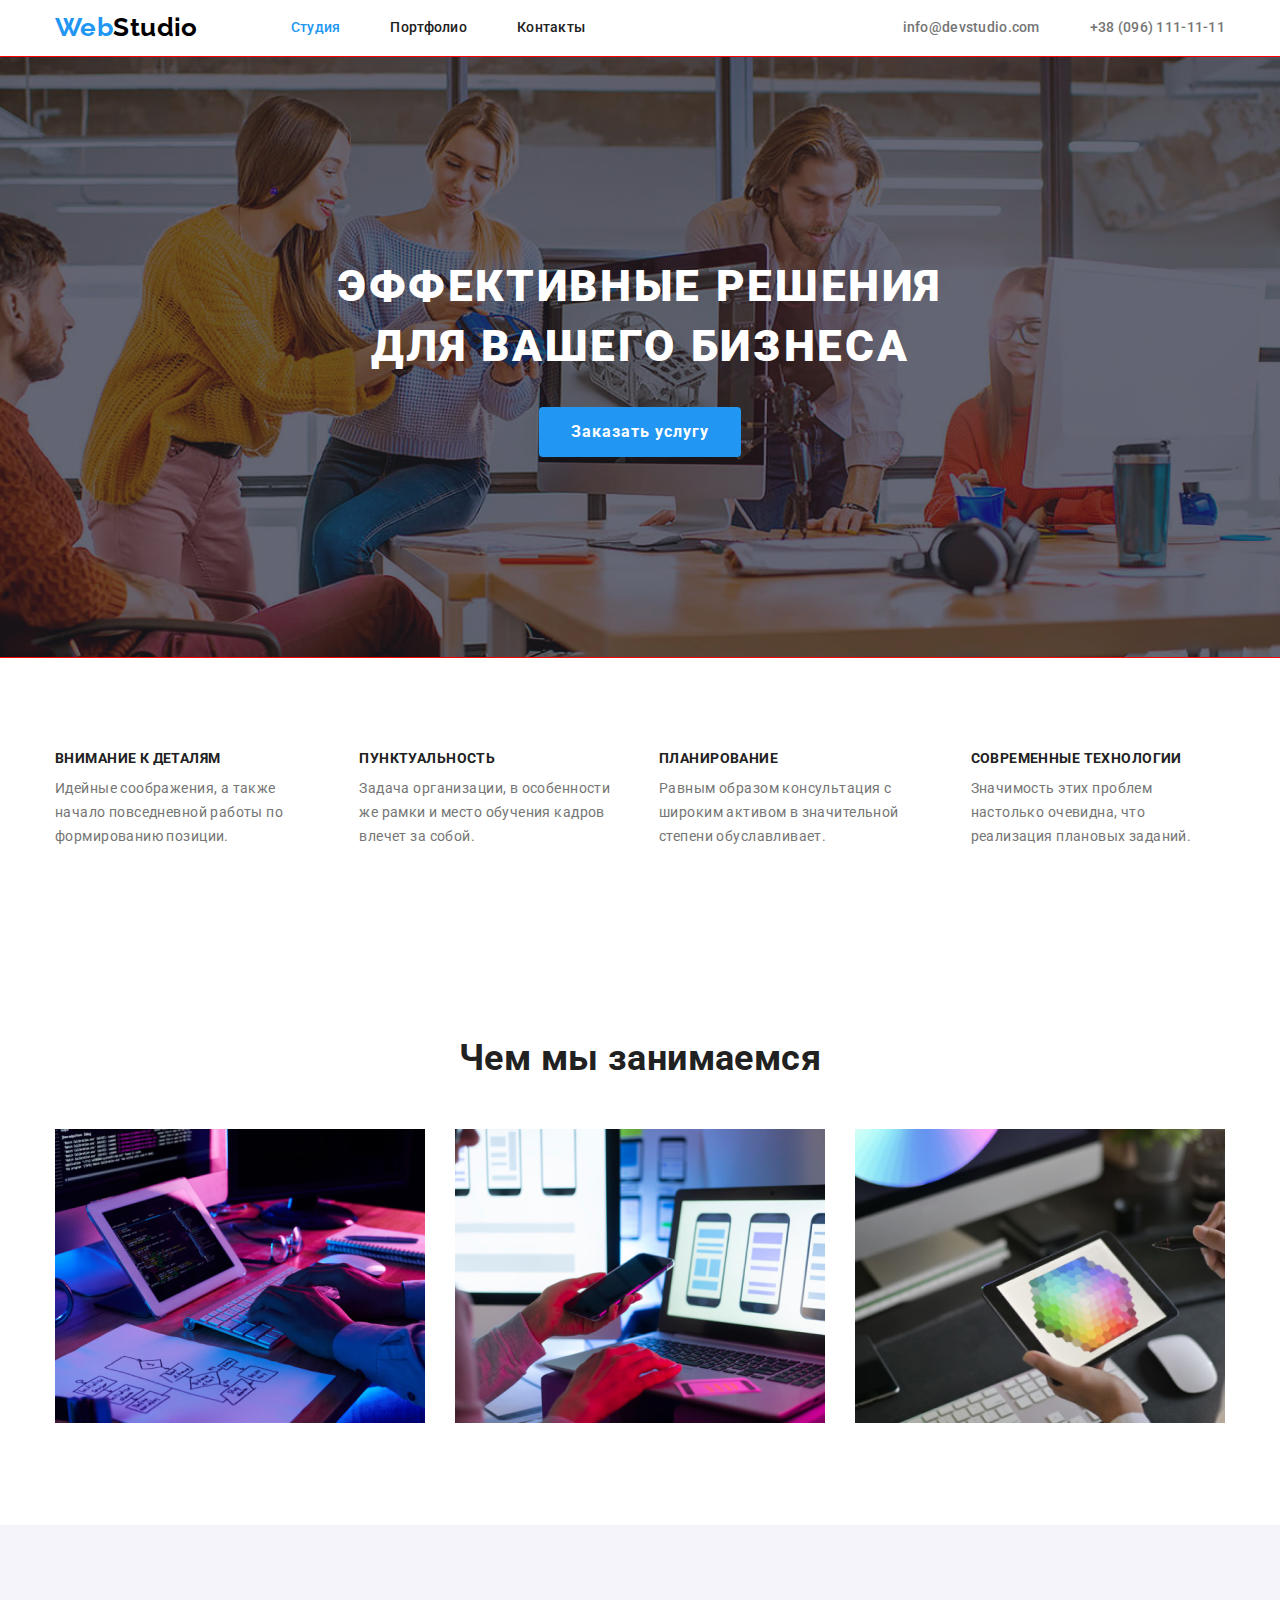
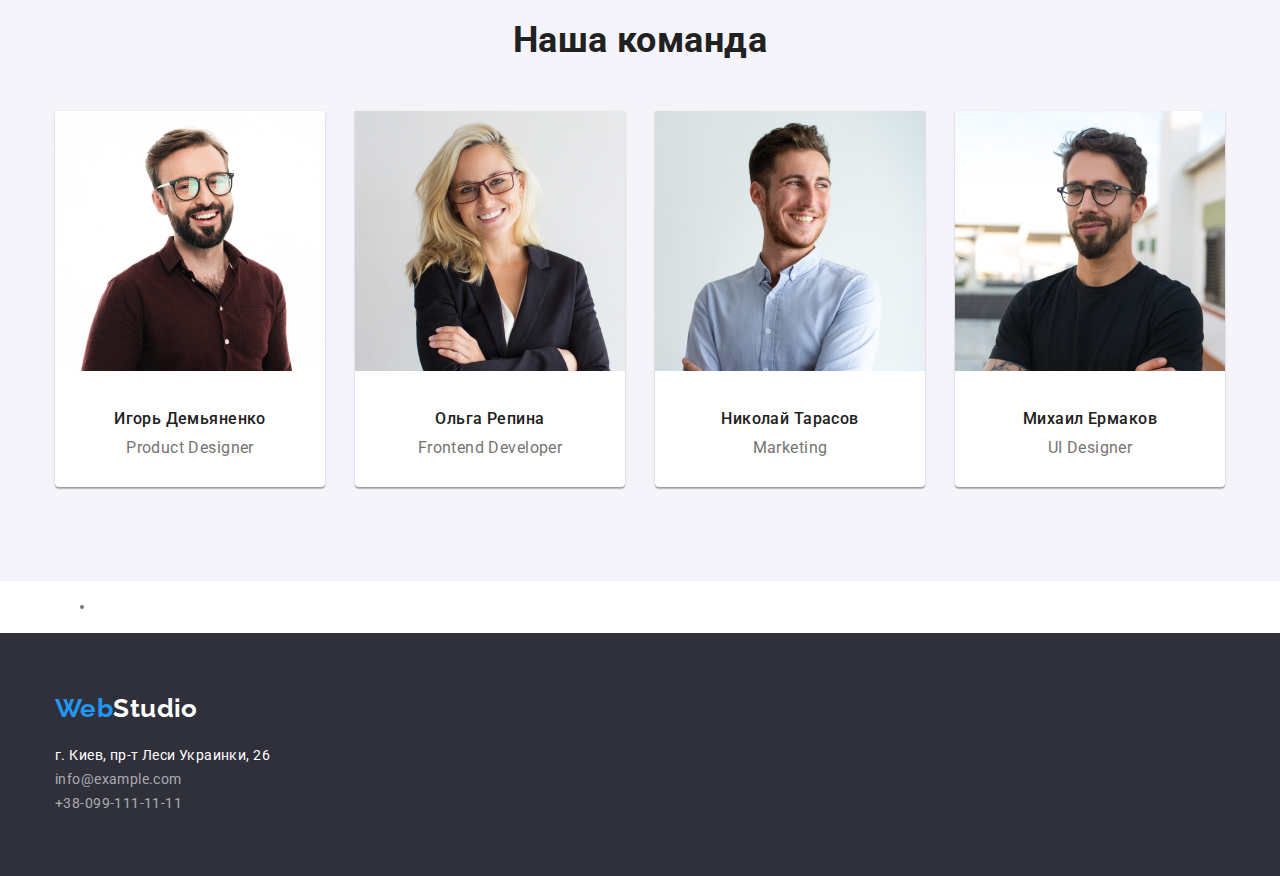
==== index.html @ e4614acd "Добавлены оптимизированные иконки" ====
<!DOCTYPE html>
<html lang="en">
  <head>
    <meta charset="utf-8" />
    <meta name="description" content="Изучение основ HTML5 для новичков" />
    <title>PageMaket</title>
    <link
      href="https://fonts.googleapis.com/css2?family=Raleway:wght@700&family=Roboto:wght@400;500;700;900&display=swap"
      rel="stylesheet"
    />
    <!-- Нормализатор -->
    <link
      rel="stylesheet"
      href="https://cdnjs.cloudflare.com/ajax/libs/modern-normalize/0.7.0/modern-normalize.min.css"
    />

    <link rel="stylesheet" href="./css/style.css" />
  </head>

  <body class="body">
    <!--Шапка сайта-->
    <header class="header">
      <div class="container menu">
        <nav class="nav">
          <a href="./index.html" class="logo"
            ><span class="accent-logo">Web</span>Studio</a
          >

          <ul class="site-nav list">
            <li class="item">
              <a href="./index.html" class="link-current">Студия</a>
            </li>
            <li class="item">
              <a href="./portfolio.html" class="link">Портфолио</a>
            </li>
            <li class="item"><a href="" class="link">Контакты</a></li>
          </ul>
        </nav>

        <ul class="adress list">
          <li class="item">
            <a href="mailto:info@devstudio.com" class="email-tel"
              >info@devstudio.com</a
            >
          </li>
          <li class="item">
            <a href="tel:+38096-111-11-11" class="email-tel"
              >+38 (096) 111-11-11</a
            >
          </li>
        </ul>
      </div>
    </header>
    <main>
      <!--Герой-->
      <section class="hero">
        <h1 class="hero-title">
          Эффективные решения <br />
          для вашего бизнеса
        </h1>
        <button type="button" class="hero-button">Заказать услугу</button>
      </section>
      <!--Наши особенности-->
      <section class="section-feature">
        <div class="container">
          <!-- <h2 class="section-title">Особенности</h2> -->
          <ul class="list-feature list">
            <li class="feature">
              <h3 class="list-title">Внимание к деталям</h3>
              <p>
                Идейные соображения, а также начало повседневной работы по
                формированию позиции.
              </p>
            </li>
            <li class="feature">
              <h3 class="list-title">Пунктуальность</h3>
              <p>
                Задача организации, в особенности же рамки и место обучения
                кадров влечет за собой.
              </p>
            </li>
            <li class="feature">
              <h3 class="list-title">Планирование</h3>
              <p>
                Равным образом консультация с широким активом в значительной
                степени обуславливает.
              </p>
            </li>
            <li class="feature">
              <h3 class="list-title">Современные технологии</h3>
              <p>
                Значимость этих проблем настолько очевидна, что реализация
                плановых заданий.
              </p>
            </li>
          </ul>
        </div>
      </section>
      <!--Примеры работ-->
      <section class="section">
        <div class="container">
          <h2 class="section-title">Чем мы занимаемся</h2>
          <ul class="list-example list">
            <li class="example">
              <a href="" class="picture"
                ><img
                  src="./index_images/box1.jpg"
                  alt="Рабочее место"
                  width="370"
                />
              </a>
            </li>
            <li class="example">
              <a href="" class="picture"
                ><img
                  src="./index_images/box2.jpg"
                  alt="Ноутбук и айфон"
                  width="370"
                />
              </a>
            </li>
            <li class="example">
              <a href="" class="picture"
                ><img src="./index_images/box3.jpg" alt="Планшет" width="370" />
              </a>
            </li>
          </ul>
        </div>
      </section>
      <!--Наша команда-->
      <section class="section-team">
        <div class="container">
          <h2 class="section-title">Наша команда</h2>
          <ul class="list-team list">
            <li class="team">
              <img
                src="./index_images/img_team1.jpg"
                alt="Фото мальчика"
                width="270"
              />
              <h3 class="list-title">Игорь Демьяненко</h3>
              <p class="text">Product Designer</p>
            </li>
            <li class="team">
              <img
                src="./index_images/img_team2.jpg"
                alt="Фото девочки"
                width="270"
              />
              <h3 class="list-title">Ольга Репина</h3>
              <p class="text">Frontend Developer</p>
            </li>
            <li class="team">
              <img
                src="./index_images/img_team3.jpg"
                alt="Фото мальчика"
                width="270"
              />
              <h3 class="list-title">Николай Тарасов</h3>
              <p class="text">Marketing</p>
            </li>
            <li class="team">
              <img
                src="./index_images/img_team4.jpg"
                alt="Фото мальчика"
                width="270"
              />
              <h3 class="list-title">Михаил Ермаков</h3>
              <p class="text">UI Designer</p>
            </li>
          </ul>
        </div>
      </section>
      <!-- Постоянные клиенты -->
      <section class="section-clients">
        <div class="container">
          <ul class="list-clients">
            <li class="clients"></li>
          </ul>
        </div>
      </section>
    </main>
    <!--Футер-->
    <footer class="footer">
      <div class="container">
        <a href="/" class="logo"><span class="accent-logo">Web</span>Studio</a>
        <address class="adress">
          г. Киев, пр-т Леси Украинки, 26 <br />
          <a href="mailto:info@example.com" class="email-tel"
            >info@example.com</a
          >
          <br />
          <a href="tel:+38-099-111-11-11" class="email-tel"
            >+38-099-111-11-11</a
          >
        </address>
      </div>
    </footer>
  </body>
</html>
---- css/style.css ----
:root {
  --primary-text-colour: #757575;
  --title-text-colour: #212121;
  --accent-colour: #2196f3;
  --footer-text-colour: #ffffff;
  --background-buton: #f5f4fa;
  --primary-background-color: #e5e5e5;
  --sec-background-color: #f5f4fa;
  --background-header: #ffffff;
  --background-footer-hero: #2f303a;
}

.header {
  background-color: var(--background-header);
  border-bottom: 1px solid #eeeeee;
}

.body {
  /* background-color: var(--primary-background-color); */
  color: var(--primary-text-colour);
  font-family: Roboto, sans-serif;
  font-size: 14px;
  font-weight: 400;
  letter-spacing: 0.03em;
  line-height: 1.71;
  font-style: normal;
}

.accent-logo {
  color: var(--accent-colour);
}

.logo {
  color: #000000;
  font-family: Raleway, sans-serif;
  font-style: normal;
  font-weight: 700;
  font-size: 26px;
  line-height: 1.2;
  text-decoration: none;
}

footer .logo {
  color: #ffffff;
  font-family: Raleway, sans-serif;
  padding-bottom: 20px;
  display: block;
}

.list {
  list-style: none;
  padding: 0;
  margin: 0;
}

.list-feature {
  display: flex;
  flex: flex-wrap;
}

.feature {
  width: calc ((100%-90px)/4);
  margin-right: 30px;
}

.feature:nth-child(4n) {
  margin-right: 0;
}

.header .email-tel {
  color: var(--primary-text-colour);
  font-weight: 500;
  line-height: 1.2;
  letter-spacing: 0.02em;
  text-decoration: none;
}

.header .email-tel:hover,
.header .email-tel:focus {
  color: var(--accent-colour);
}

.section-team {
  background-color: var(--sec-background-color);
}

.link {
  display: block;
  padding-top: 20px;
  padding-bottom: 20px;

  color: var(--title-text-colour);
  font-weight: 500;
  line-height: 1.14;
  letter-spacing: 0.02em;
  text-decoration: none;
}

.link:hover,
.link:focus {
  color: var(--accent-colour);
}
.link-current {
  display: block;
  padding-top: 20px;
  padding-bottom: 20px;

  color: var(--accent-colour);
  font-weight: 500;
  line-height: 1.14;
  letter-spacing: 0.02em;
  text-decoration: none;
}
.section-title {
  color: var(--title-text-colour);
  font-weight: 700;
  font-size: 36px;
  line-height: 1.17;
  text-align: center;
  margin: 0;
  padding-top: 94px;
  padding-bottom: 50px;
}

.hero {
  background-color: var(--background-footer-hero);
  text-align: center;
  padding-top: 200px;
  padding-bottom: 210px;
  background-image: linear-gradient(
      rgba(47, 48, 58, 0.4),
      rgba(47, 48, 58, 0.4)
    ),
    url(../index_images/Img_Hero.jpg);
  max-width: 1600px;
  height: 600px;
  background-size: cover;
  background-repeat: no-repeat;
  background-position: center;
  margin-right: auto;
  margin-left: auto;

  outline: 1px solid red;
}
.hero-title {
  color: #ffffff;
  font-weight: 900;
  font-size: 44px;
  line-height: 1.36;
  letter-spacing: 0.06em;
  text-transform: uppercase;
  margin: 0;
  padding-bottom: 30px;
  /* outline: 1px solid red; */
}

.section {
  padding-bottom: 94px;
}
.section-feature {
  padding-bottom: 94px;
  padding-top: 94px;
}

.section-feature .list-title {
  color: var(--title-text-colour);
  font-size: 14px;
  font-weight: 700;
  line-height: 1.14;
  text-transform: uppercase;
  margin: 0;
  padding-bottom: 10px;
}

.section-team .list-title {
  text-align: center;
  color: var(--title-text-colour);
  font-weight: 500;
  font-size: 16px;
  line-height: 1.19;
  margin: 0;
  padding-top: 30px;
  padding-bottom: 10px;
}

.section-team .text {
  text-align: center;
  padding-bottom: 30px;
  font-size: 16px;
  line-height: 1.19;
  margin-top: 0;
  margin-bottom: 0;
}

.footer {
  background-color: var(--background-footer-hero);
  padding-top: 60px;
  padding-bottom: 60px;
}

.adress {
  display: flex;
  margin-left: auto;
  color: #ffffff;
  font-style: normal;
}

.footer .adress {
  display: block;
}

.footer .email-tel {
  color: rgba(255, 255, 255, 0.6);
  text-decoration: none;
}
.email-tel:hover,
.email-tel:focus {
  color: var(--accent-colour);
}

.button {
  border-radius: 4px;
  padding: 6px 22px;
  color: var(--title-text-colour);
  background-color: var(--sec-background-color);
  font-size: 16px;
  line-height: 1.62;
  font-family: inherit;
  border: none;
}
.button:hover,
.button:focus {
  color: #ffffff;
  background-color: var(--accent-colour);
}

.hero-button {
  border-radius: 4px;
  padding: 10px 32px;
  border-width: 0;
  color: #ffffff;
  background-color: var(--accent-colour);
  font-weight: 700;
  font-size: 16px;
  line-height: 1.87;
  letter-spacing: 0.06em;
  font-family: inherit;
  /* outline: 1px solid red; */
}

.name-work {
  font-size: 16px;
  line-height: 1.87;
  padding-bottom: 20px;
  padding-left: 24px;
}
.name-project {
  color: var(--title-text-colour);
  font-weight: bold;
  font-size: 18px;
  line-height: 2;
  letter-spacing: 0.06em;
  padding-top: 20px;
  padding-bottom: 4px;
  padding-left: 24px;
  margin: 0px;
}

.container {
  width: 1200px;
  padding-left: 15px;
  padding-right: 15px;
  margin-left: auto;
  margin-right: auto;
  /* outline: 1px solid red; */
}

.container-filter {
  margin-left: auto;
  margin-right: auto;
  /* outline: 1px solid red; */
}
.container-filter .list {
  display: flex;
  justify-content: center;
  margin-top: 94px;
  margin-bottom: 43px;
}

p {
  margin-top: 0;
  margin-bottom: 0;
}
.nav {
  display: flex;
  align-items: center;
}
.site-nav {
  display: flex;
  margin-left: 93px;
}

.site-nav .item + .item {
  margin-left: 50px;
}
.adress .item + .item {
  margin-left: 50px;
}

.menu {
  display: flex;
  align-items: center;
}

.section-gallery {
  padding-bottom: 94px;
}

.list-gallery {
  display: flex;
  flex-wrap: wrap;
}

.gallery {
  width: calc((100% - 30px * 2) / 3);
  margin-right: 30px;
  margin-bottom: 30px;
  outline: 1px solid #eeeeee;
}
.gallery:hover {
  box-shadow: 0px 1px 1px rgba(0, 0, 0, 0.12), 0px 4px 4px rgba(0, 0, 0, 0.06),
    1px 4px 6px rgba(0, 0, 0, 0.16);
}

.gallery:nth-child(3n) {
  margin-right: 0;
}

.gallery:nth-last-child(-n + 3) {
  margin-bottom: 0;
}
.picture {
  display: inline-block;
}

.portfolio .filter + .filter {
  margin-left: 8px;
}
.list-example {
  display: flex;
  flex: flex-wrap;
}
.example {
  width: calc((100% - 30px * 2) / 3);
  margin-right: 30px;
}
.example:nth-child(3n) {
  margin-right: 0;
}

.list-team {
  display: flex;
  flex-wrap: wrap;
  padding-bottom: 94px;
}

.team {
  width: calc((100% - 30px * 3) / 4);
  margin-right: 30px;
  background-color: #ffffff;
  box-shadow: 0px 1px 3px rgba(0, 0, 0, 0.12), 0px 1px 1px rgba(0, 0, 0, 0.14),
    0px 2px 1px rgba(0, 0, 0, 0.2);
  border-radius: 0px 0px 4px 4px;
}
.team:nth-child(4n) {
  margin-right: 0;
}
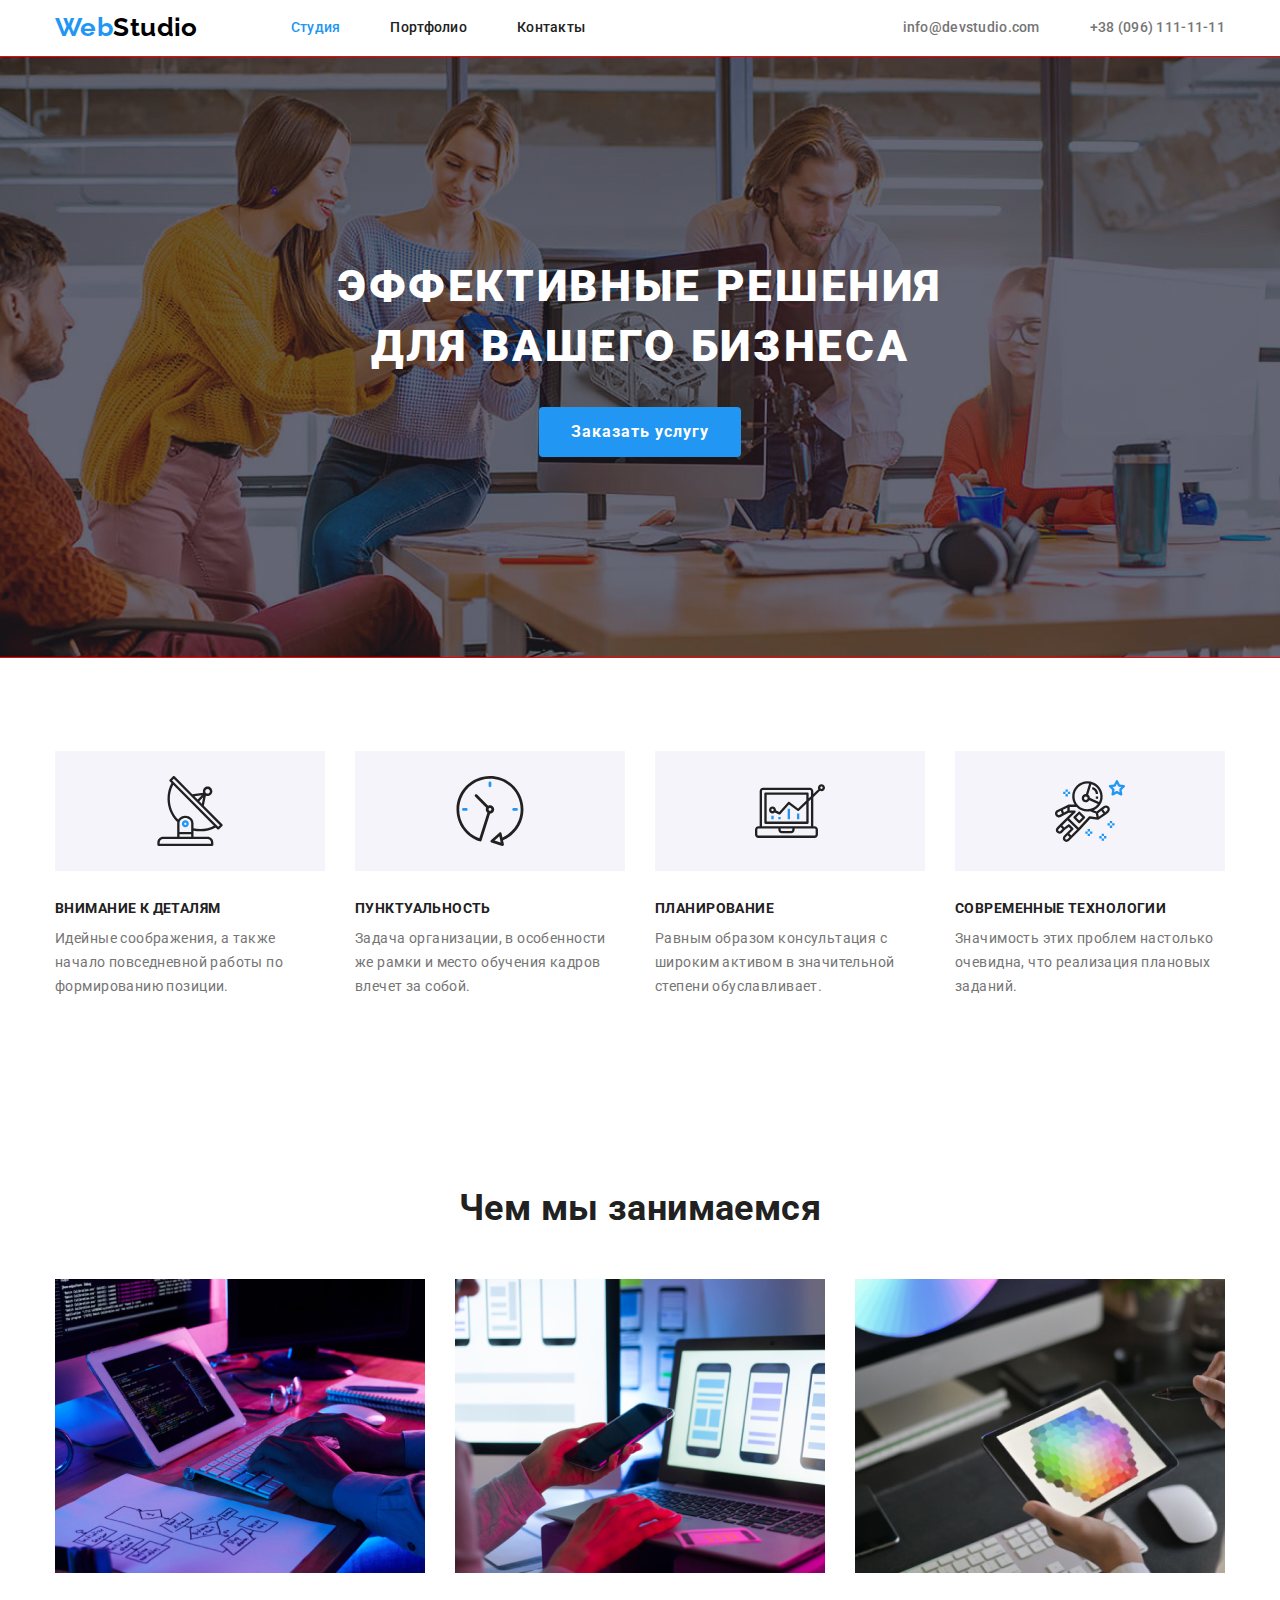
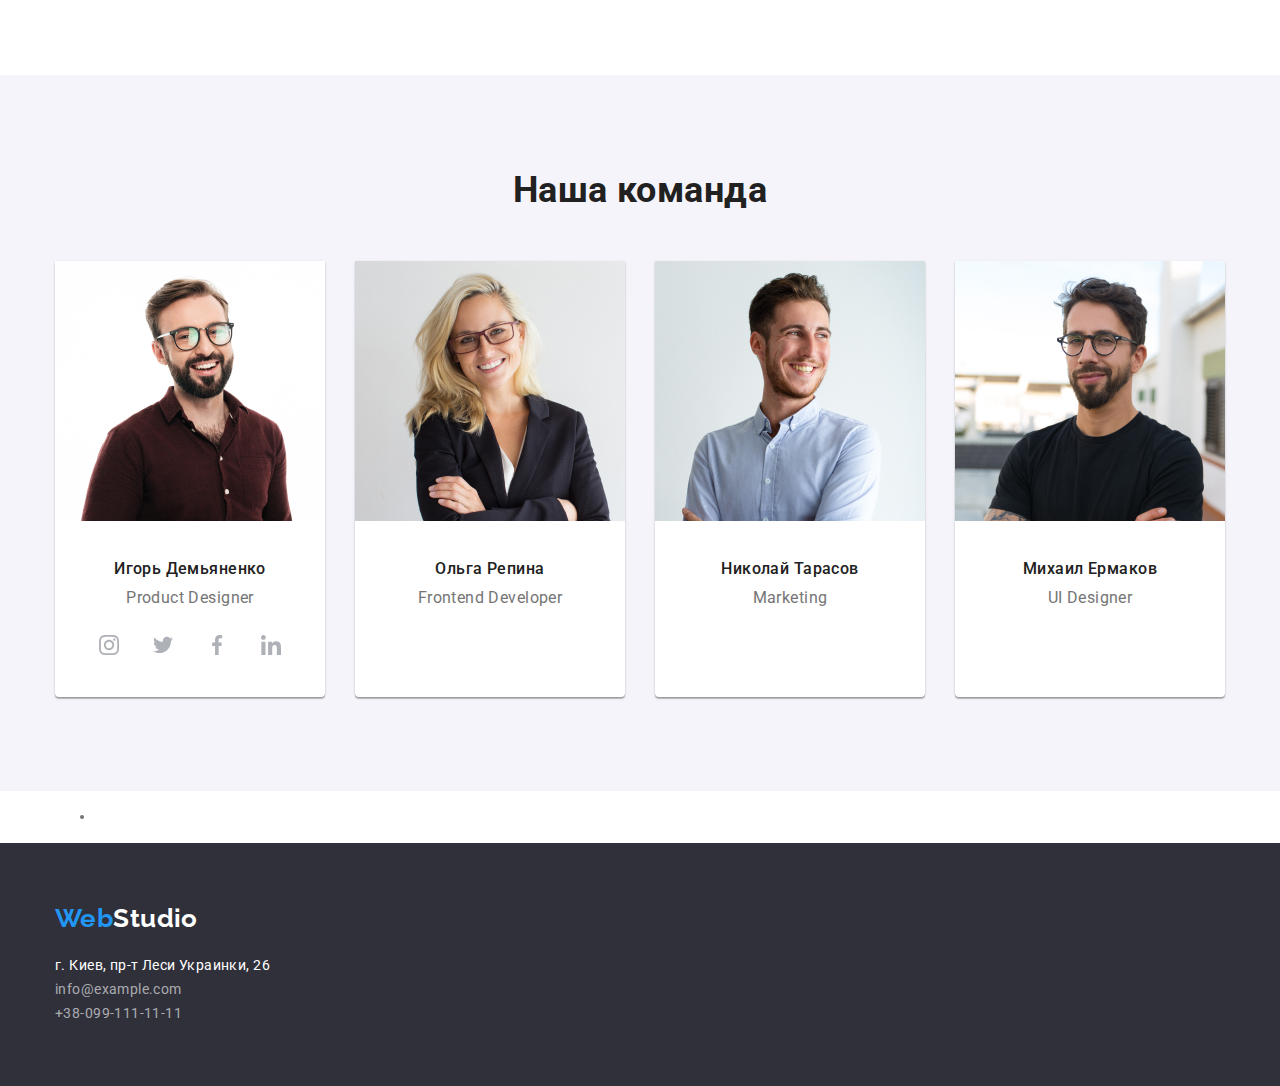
==== commit 8fa9d7bc: "Вставка соц-сетей" ====
--- a/index.html
+++ b/index.html
@@ -66,6 +66,11 @@
           <!-- <h2 class="section-title">Особенности</h2> -->
           <ul class="list-feature list">
             <li class="feature">
+              <div class="bkg-feature-icon">
+                <svg class="feature-icon">
+                  <use href="./index_images/symbol-defs.svg#antenna"></use>
+                </svg>
+              </div>
               <h3 class="list-title">Внимание к деталям</h3>
               <p>
                 Идейные соображения, а также начало повседневной работы по
@@ -73,6 +78,11 @@
               </p>
             </li>
             <li class="feature">
+              <div class="bkg-feature-icon">
+                <svg class="feature-icon">
+                  <use href="./index_images/symbol-defs.svg#clock"></use>
+                </svg>
+              </div>
               <h3 class="list-title">Пунктуальность</h3>
               <p>
                 Задача организации, в особенности же рамки и место обучения
@@ -80,6 +90,11 @@
               </p>
             </li>
             <li class="feature">
+              <div class="bkg-feature-icon">
+                <svg class="feature-icon">
+                  <use href="./index_images/symbol-defs.svg#diagram"></use>
+                </svg>
+              </div>
               <h3 class="list-title">Планирование</h3>
               <p>
                 Равным образом консультация с широким активом в значительной
@@ -87,6 +102,11 @@
               </p>
             </li>
             <li class="feature">
+              <div class="bkg-feature-icon">
+                <svg class="feature-icon">
+                  <use href="./index_images/symbol-defs.svg#astronaut"></use>
+                </svg>
+              </div>
               <h3 class="list-title">Современные технологии</h3>
               <p>
                 Значимость этих проблем настолько очевидна, что реализация
@@ -140,7 +160,30 @@
               />
               <h3 class="list-title">Игорь Демьяненко</h3>
               <p class="text">Product Designer</p>
-            </li>
+              <ul class="social-link list">
+                <li>
+                  <svg class="social-icon">
+                    <use href="./index_images/symbol-defs.svg#Instagram"></use>
+                  </svg>
+                </li>
+                <li>
+                  <svg class="social-icon">
+                    <use href="./index_images/symbol-defs.svg#Twitter"></use>
+                  </svg>
+                </li>
+                <li>
+                  <svg class="social-icon">
+                    <use href="./index_images/symbol-defs.svg#Facebook"></use>
+                  </svg>
+                </li>
+                <li>
+                  <svg class="social-icon">
+                    <use href="./index_images/symbol-defs.svg#LinkdIn"></use>
+                  </svg>
+                </li>
+              </ul>
+            </li>
+
             <li class="team">
               <img
                 src="./index_images/img_team2.jpg"
--- a/css/style.css
+++ b/css/style.css
@@ -170,6 +170,7 @@
   text-transform: uppercase;
   margin: 0;
   padding-bottom: 10px;
+  padding-top: 30px;
 }
 
 .section-team .list-title {
@@ -185,7 +186,7 @@
 
 .section-team .text {
   text-align: center;
-  padding-bottom: 30px;
+  padding-bottom: 16px;
   font-size: 16px;
   line-height: 1.19;
   margin-top: 0;
@@ -248,6 +249,29 @@
   /* outline: 1px solid red; */
 }
 
+.feature-icon {
+  width: 70px;
+  height: 70px;
+}
+.bkg-feature-icon {
+  background-color: var(--background-buton);
+  height: 120px;
+  padding: 25px 100px;
+}
+.social-link {
+  display: flex;
+  width: 206px;
+  height: 44px;
+  text-align: center;
+  justify-content: space-between;
+  margin-left: 32px;
+  margin-right: 32px;
+}
+.social-icon {
+  width: 44px;
+  height: 44px;
+  fill: red;
+}
 .name-work {
   font-size: 16px;
   line-height: 1.87;
@@ -366,6 +390,7 @@
 
 .team {
   width: calc((100% - 30px * 3) / 4);
+  padding-bottom: 30px;
   margin-right: 30px;
   background-color: #ffffff;
   box-shadow: 0px 1px 3px rgba(0, 0, 0, 0.12), 0px 1px 1px rgba(0, 0, 0, 0.14),
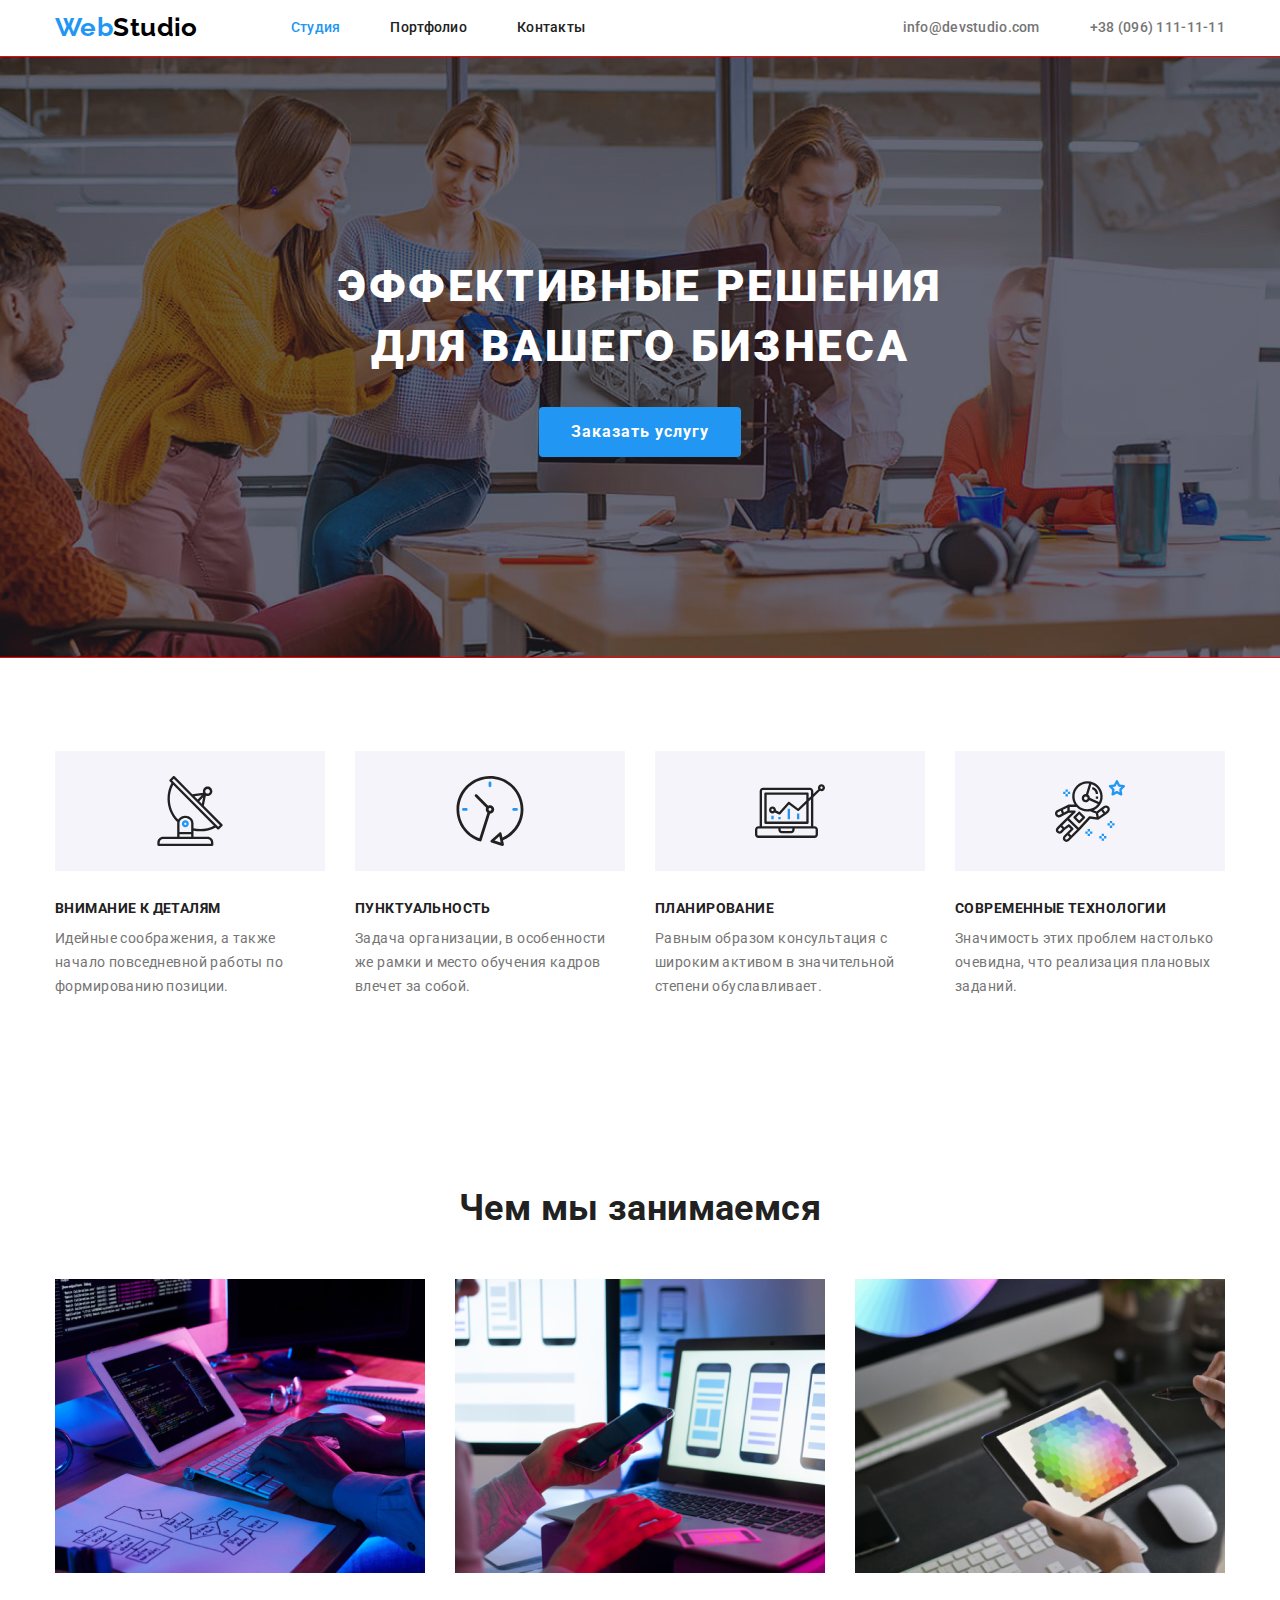
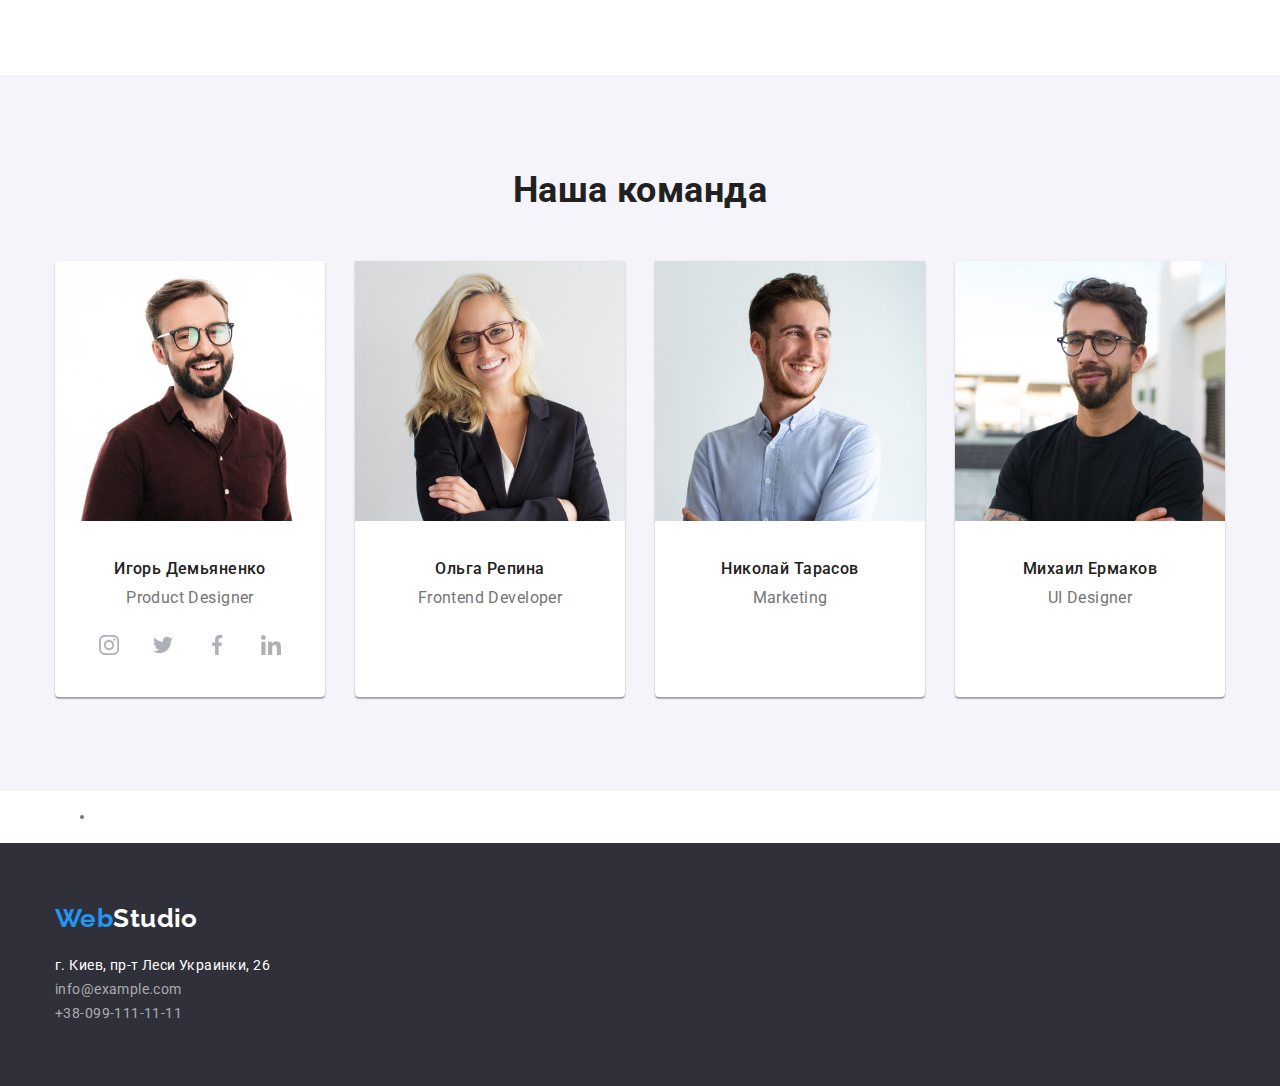
==== commit d0d25b16: "Иконки" ====
--- a/index.html
+++ b/index.html
@@ -160,21 +160,47 @@
               />
               <h3 class="list-title">Игорь Демьяненко</h3>
               <p class="text">Product Designer</p>
-              <ul class="social-link list">
+              <ul class="social-list list">
+                <li class="social-item">
+                  <a
+                    class="social-link"
+                    href="https://www.instagram.com/"
+                    target="_blank"
+                    rel="noopener noreferrer"
+                    aria-label="ссылка Инстаграм"
+                  >
+                    <svg class="social-icon">
+                      <use
+                        href="./index_images/symbol-defs.svg#Instagram"
+                      ></use>
+                    </svg>
+                  </a>
+                </li>
                 <li>
-                  <svg class="social-icon">
-                    <use href="./index_images/symbol-defs.svg#Instagram"></use>
-                  </svg>
+                  <a
+                    class="social-link"
+                    href="https://twitter.com/"
+                    target="_blank"
+                    rel="noopener noreferrer"
+                    aria-label="ссылка Твиттер"
+                  >
+                    <svg class="social-icon">
+                      <use href="./index_images/symbol-defs.svg#Twitter"></use>
+                    </svg>
+                  </a>
                 </li>
                 <li>
-                  <svg class="social-icon">
-                    <use href="./index_images/symbol-defs.svg#Twitter"></use>
-                  </svg>
-                </li>
-                <li>
-                  <svg class="social-icon">
-                    <use href="./index_images/symbol-defs.svg#Facebook"></use>
-                  </svg>
+                  <a
+                    class="social-link"
+                    href="https://facebook.com/"
+                    target="_blank"
+                    rel="noopener noreferrer"
+                    aria-label="ссылка Фейсбук"
+                  >
+                    <svg class="social-icon">
+                      <use href="./index_images/symbol-defs.svg#Facebook"></use>
+                    </svg>
+                  </a>
                 </li>
                 <li>
                   <svg class="social-icon">
--- a/css/style.css
+++ b/css/style.css
@@ -258,7 +258,7 @@
   height: 120px;
   padding: 25px 100px;
 }
-.social-link {
+.social-list {
   display: flex;
   width: 206px;
   height: 44px;
@@ -267,11 +267,24 @@
   margin-left: 32px;
   margin-right: 32px;
 }
+
+.social-link:hover {
+  /* background-color: var(--accent-colour); */
+}
+
 .social-icon {
   width: 44px;
   height: 44px;
-  fill: red;
-}
+  fill: #afb1b8;
+  border-radius: 50%;
+  /* background-color: var(--accent-colour); */
+}
+
+.social-icon:hover {
+  fill: white;
+  background-color: var(--accent-colour);
+}
+
 .name-work {
   font-size: 16px;
   line-height: 1.87;
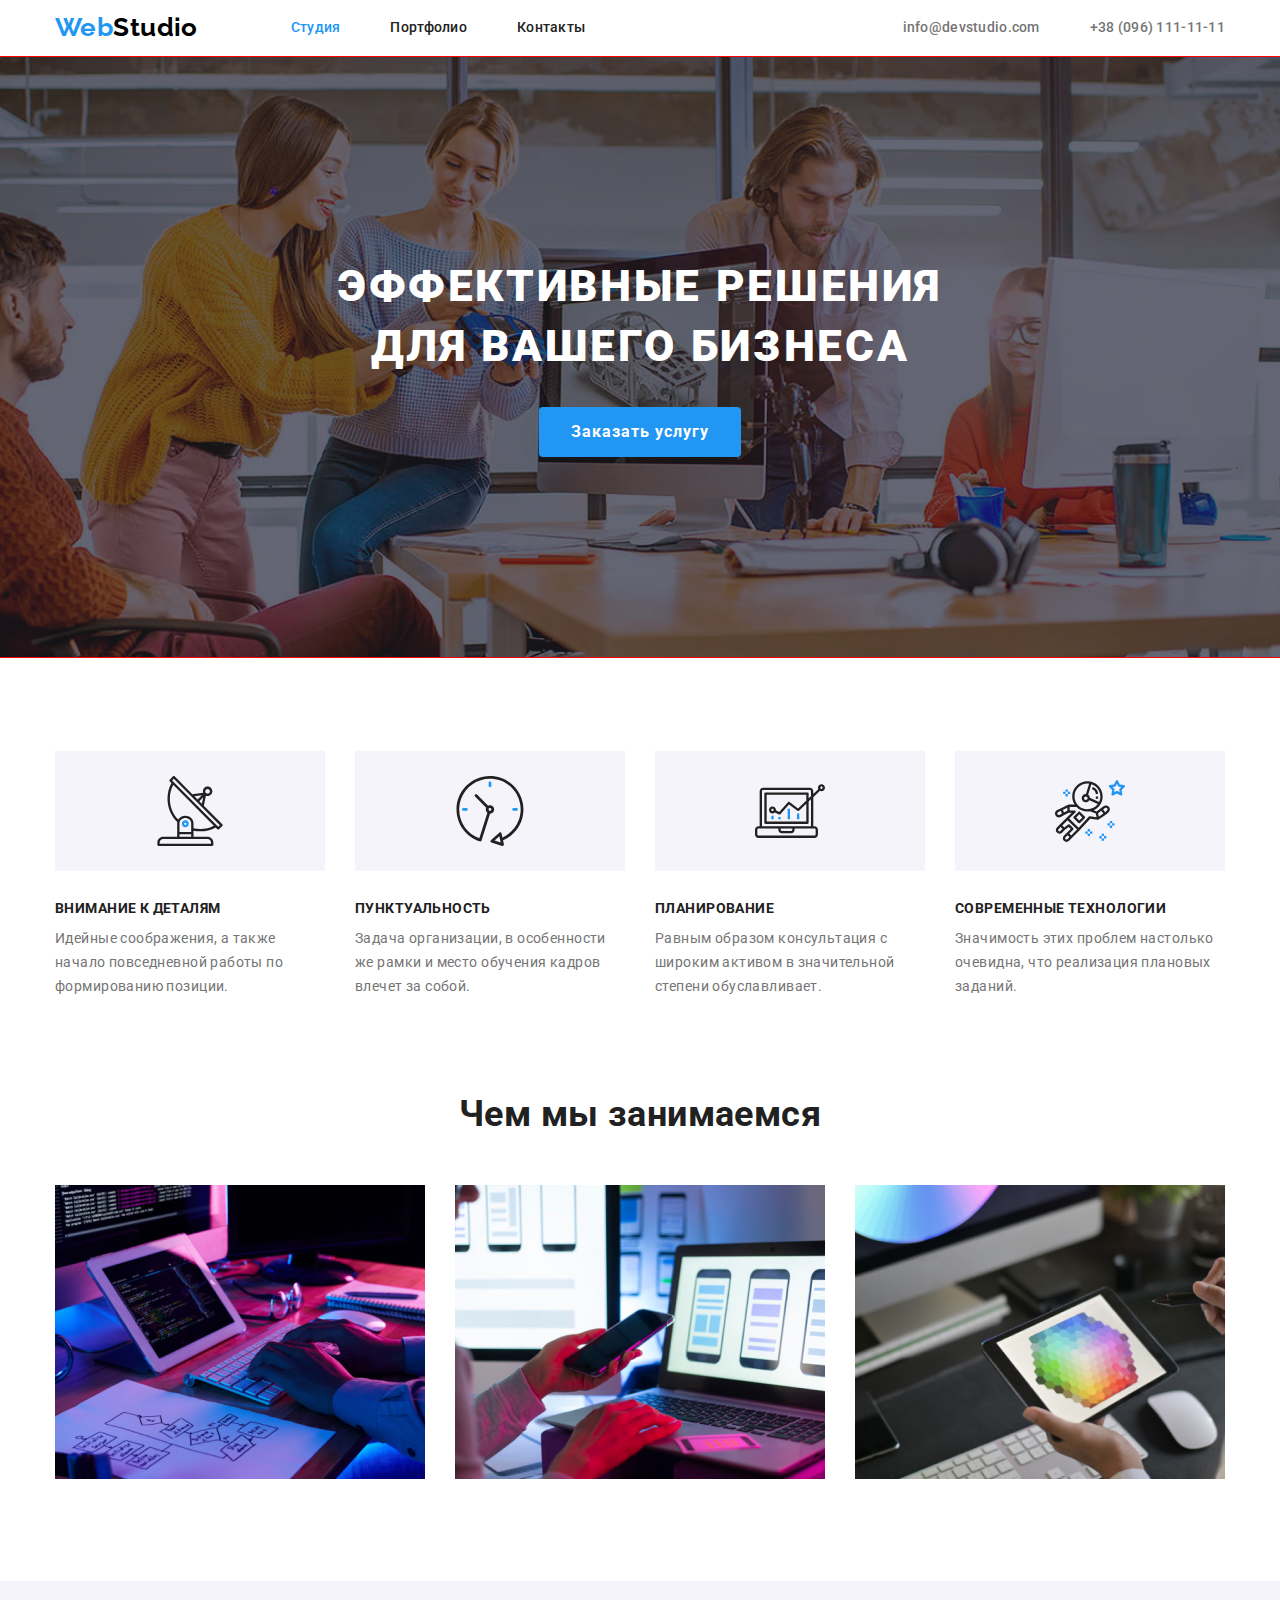
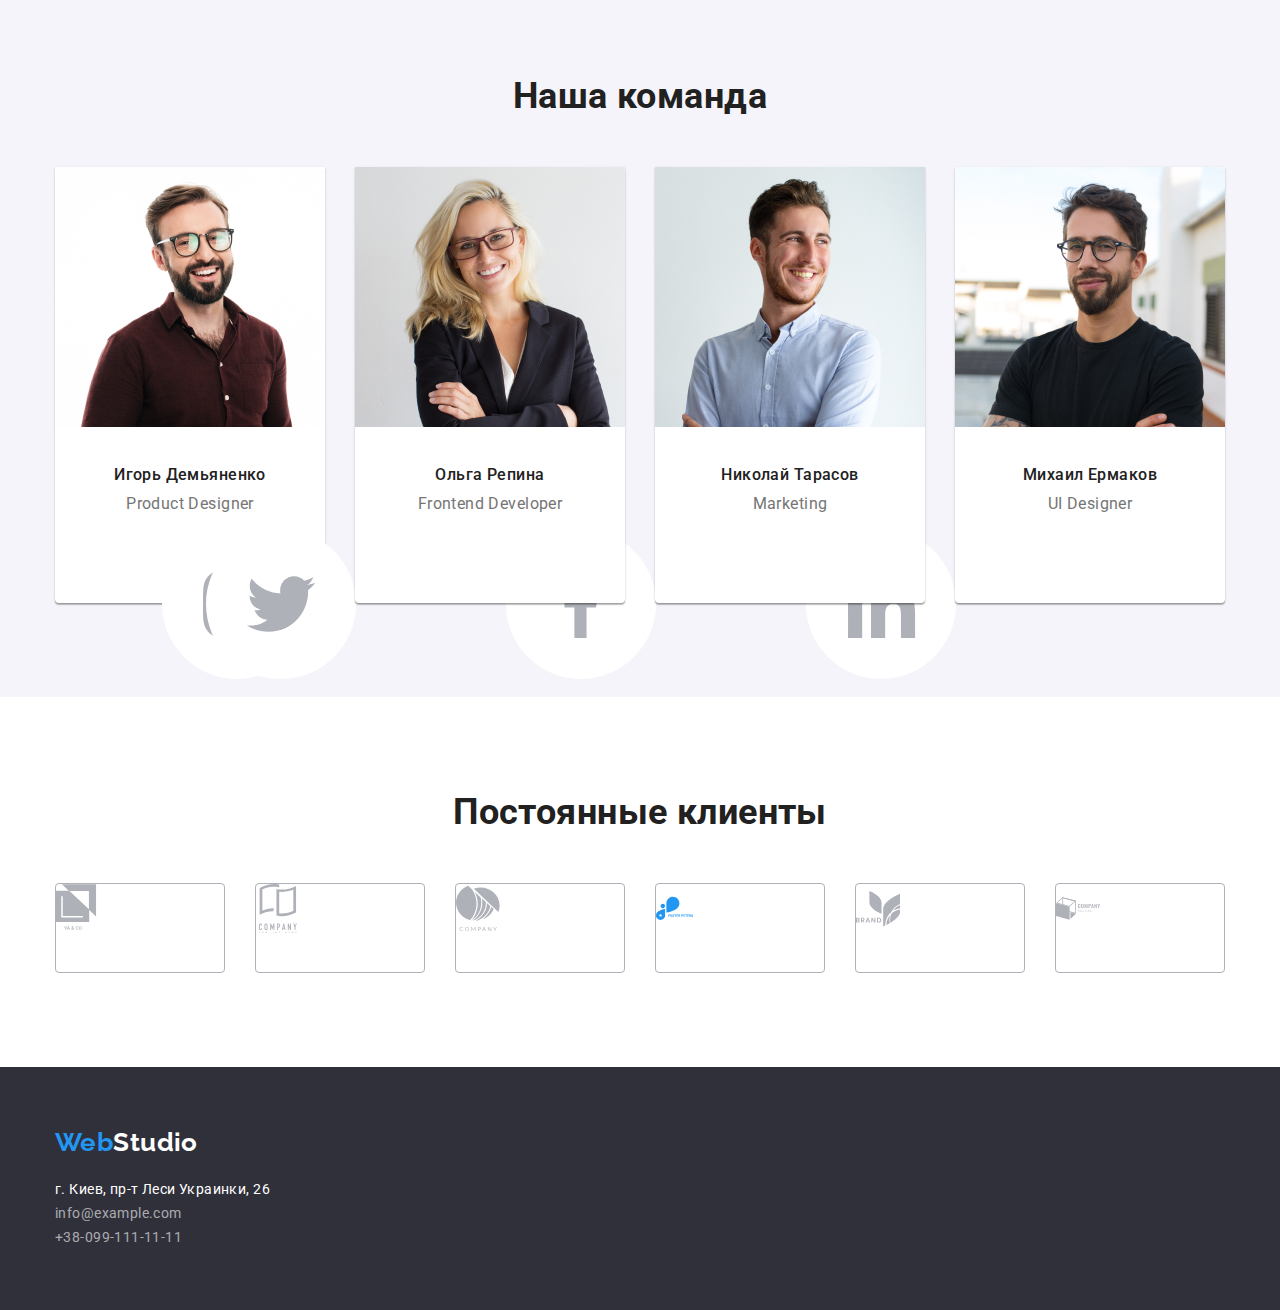
==== commit 9abdc0d3: "Постоянные клиенты" ====
--- a/index.html
+++ b/index.html
@@ -243,10 +243,53 @@
       <!-- Постоянные клиенты -->
       <section class="section-clients">
         <div class="container">
-          <ul class="list-clients">
-            <li class="clients"></li>
+          <h2 class="section-title">Постоянные клиенты</h2>
+          <ul class="list-clients list">
+            <li class="clients-item">
+              <a href="" class="clients-link">
+                <svg class="clients">
+                  <use href="./index_images/symbol-defs.svg#logo1"></use>
+                </svg>
+              </a>
+            </li>
+            <li class="clients-item">
+              <a href="" class="clients-link">
+                <svg class="clients">
+                  <use href="./index_images/symbol-defs.svg#logo2"></use>
+                </svg>
+              </a>
+            </li>
+            <li class="clients-item">
+              <a href="" class="clients-link">
+                <svg class="clients">
+                  <use href="./index_images/symbol-defs.svg#logo3"></use>
+                </svg>
+              </a>
+            </li>
+            <li class="clients-item">
+              <a href="" class="clients-link">
+                <svg class="clients">
+                  <use href="./index_images/symbol-defs.svg#logo4"></use>
+                </svg>
+              </a>
+            </li>
+            <li class="clients-item">
+              <a href="" class="clients-link">
+                <svg class="clients">
+                  <use href="./index_images/symbol-defs.svg#logo5"></use>
+                </svg>
+              </a>
+            </li>
+            <li class="clients-item">
+              <a href="" class="clients-link">
+                <svg class="clients">
+                  <use href="./index_images/symbol-defs.svg#logo6"></use>
+                </svg>
+              </a>
+            </li>
           </ul>
         </div>
+
       </section>
     </main>
     <!--Футер-->
--- a/css/style.css
+++ b/css/style.css
@@ -82,6 +82,8 @@
 
 .section-team {
   background-color: var(--sec-background-color);
+  padding-top: 94px;
+  padding-top: 94px;
 }
 
 .link {
@@ -118,7 +120,6 @@
   line-height: 1.17;
   text-align: center;
   margin: 0;
-  padding-top: 94px;
   padding-bottom: 50px;
 }
 
@@ -267,16 +268,24 @@
   margin-left: 32px;
   margin-right: 32px;
 }
-
-.social-link:hover {
+.social-link {
+  display: block;
+}
+.social-item {
+  width: 44px;
+  height: 44px;
+
+}
+
+/* .social-link:hover {
   /* background-color: var(--accent-colour); */
-}
+} */
 
 .social-icon {
   width: 44px;
   height: 44px;
   fill: #afb1b8;
-  border-radius: 50%;
+  /* border-radius: 50%; */
   /* background-color: var(--accent-colour); */
 }
 
@@ -413,3 +422,35 @@
 .team:nth-child(4n) {
   margin-right: 0;
 }
+
+.section-clients {
+  padding-top: 94px;
+  padding-bottom: 94px;
+  /* background-color:var(--primary-background-color); */
+
+}
+.list-clients {
+  display: flex;
+  justify-content: space-between;
+
+}
+.clients-item {
+  width: 170px;
+  height: 90px;
+  border: 1px solid #AFB1B8;
+box-sizing: border-box;
+border-radius: 4px;
+
+}
+.client-link {
+  display: flex;
+  justify-content: center;
+  align-items: center;
+  width: 170px;
+  height: 90px;
+
+}
+.clients { 
+  width: 44.27px;
+  height: 49.23px;
+}
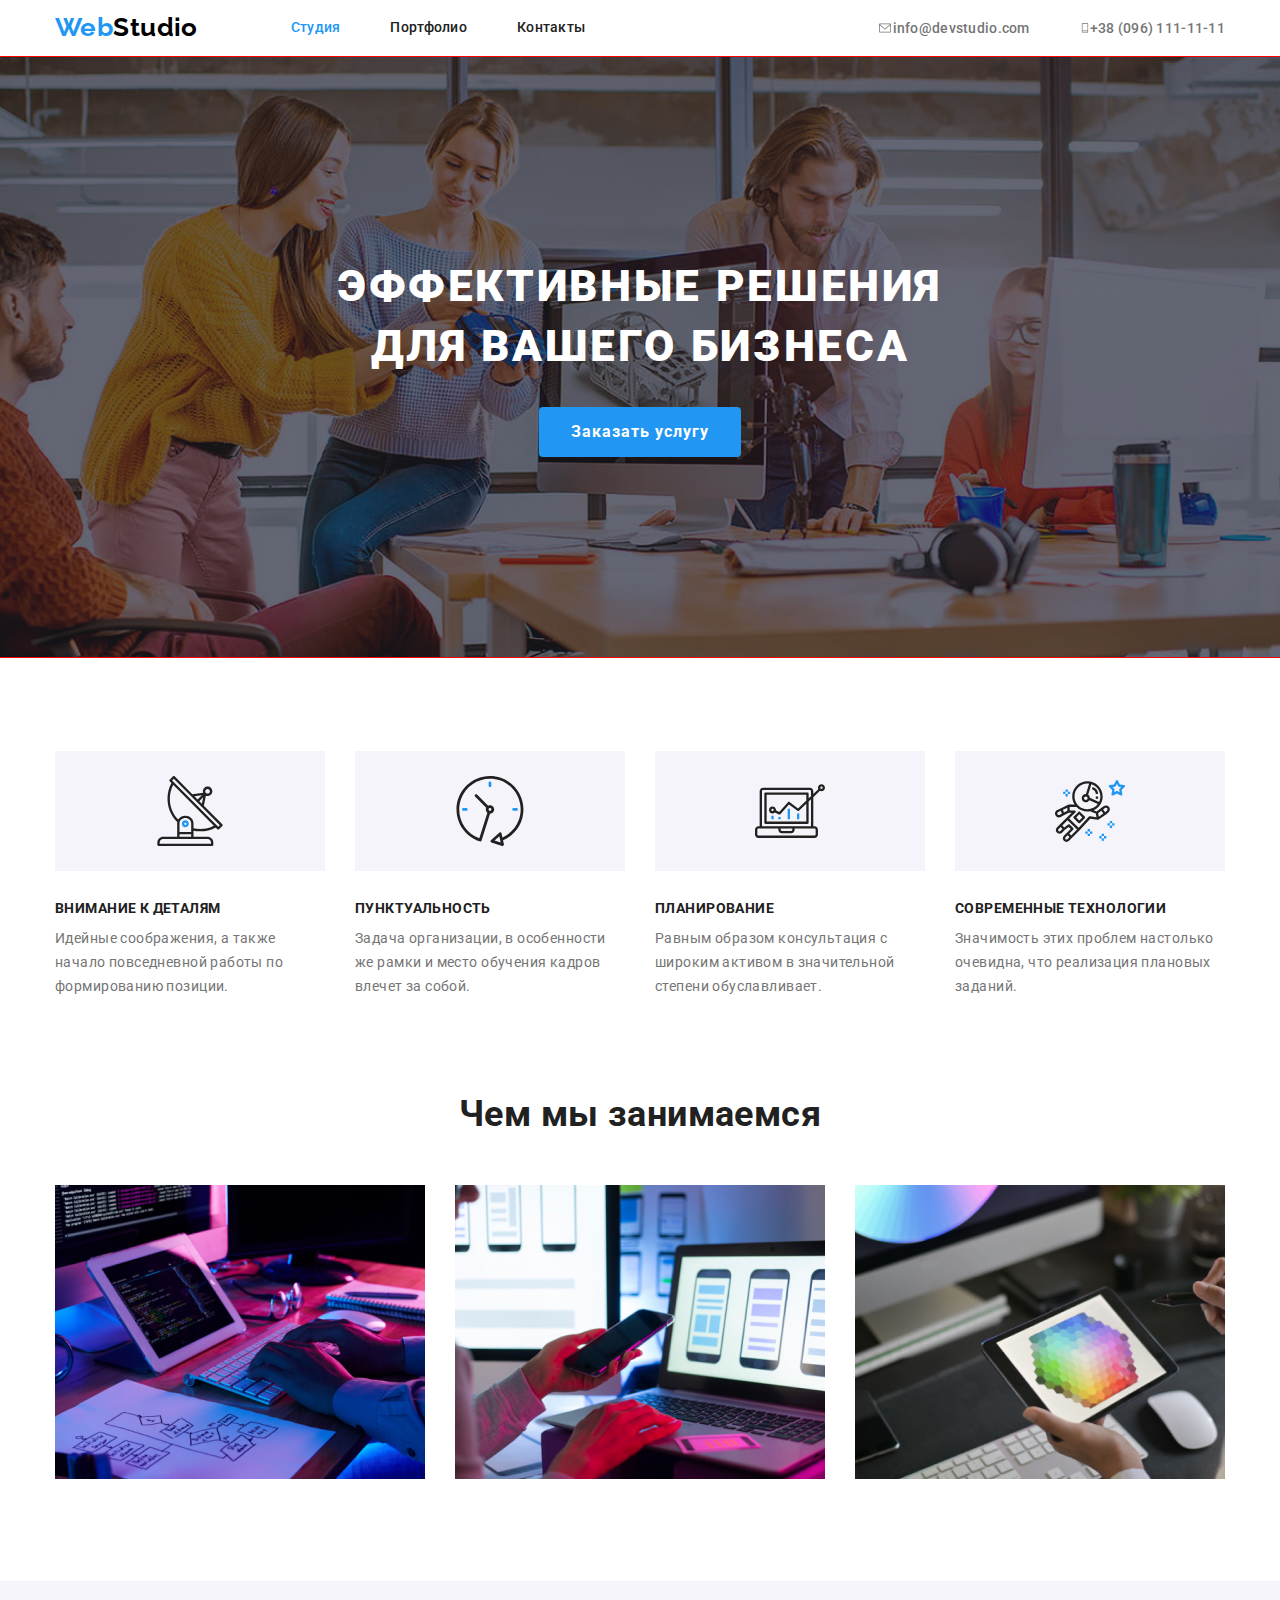
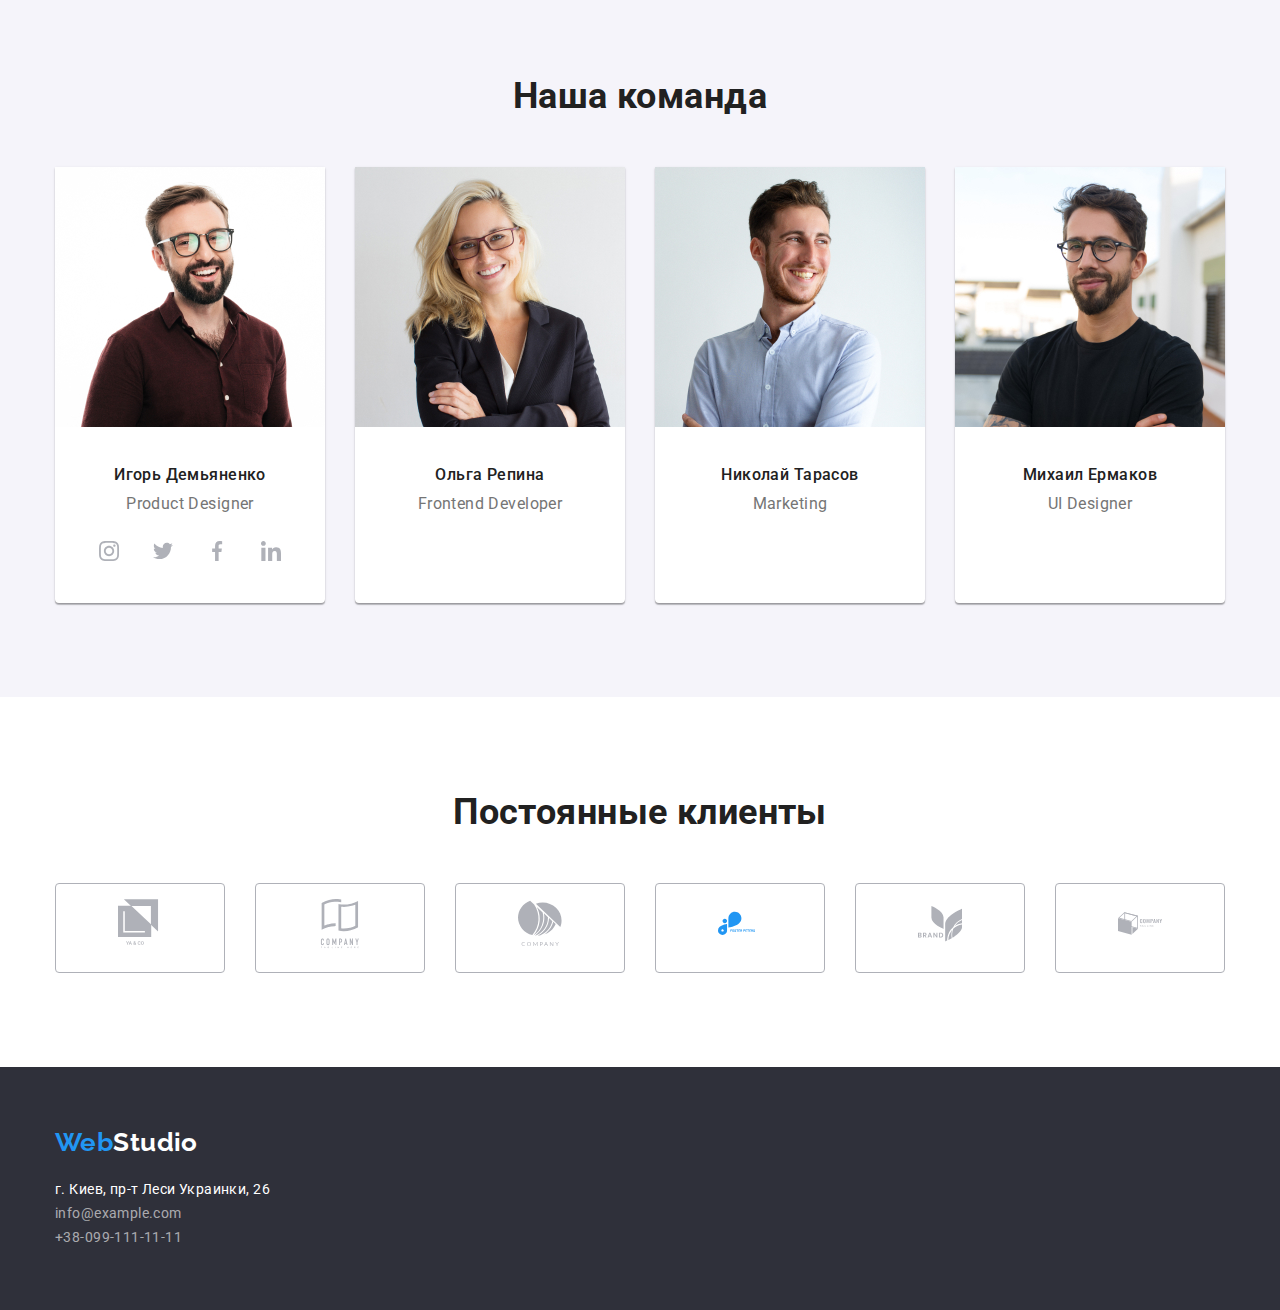
==== commit 4772ee17: "Добавлены иконки конверта и телефона" ====
--- a/index.html
+++ b/index.html
@@ -39,11 +39,17 @@
 
         <ul class="adress list">
           <li class="item">
+            <svg class="adress-envelope">
+              <use href="./index_images/symbol-defs.svg#envelope"></use>
+            </svg> 
             <a href="mailto:info@devstudio.com" class="email-tel"
               >info@devstudio.com</a
             >
           </li>
           <li class="item">
+            <svg class="adress-phone">
+              <use href="./index_images/symbol-defs.svg#phone"></use>
+            </svg> 
             <a href="tel:+38096-111-11-11" class="email-tel"
               >+38 (096) 111-11-11</a
             >
@@ -176,7 +182,7 @@
                     </svg>
                   </a>
                 </li>
-                <li>
+                <li class="social-item">
                   <a
                     class="social-link"
                     href="https://twitter.com/"
@@ -189,7 +195,7 @@
                     </svg>
                   </a>
                 </li>
-                <li>
+                <li class="social-item">
                   <a
                     class="social-link"
                     href="https://facebook.com/"
@@ -202,10 +208,14 @@
                     </svg>
                   </a>
                 </li>
-                <li>
+                <li class="social-item">
+                  <a class="social-link" href="https://www.linkedin.com/" target="_blank" rel="noopener noreferrer"
+                  aria-label="ссылка Linkedin">
+
                   <svg class="social-icon">
                     <use href="./index_images/symbol-defs.svg#LinkdIn"></use>
                   </svg>
+                </a>
                 </li>
               </ul>
             </li>
--- a/css/style.css
+++ b/css/style.css
@@ -55,11 +55,11 @@
 
 .list-feature {
   display: flex;
-  flex: flex-wrap;
+  flex-wrap: wrap;
 }
 
 .feature {
-  width: calc ((100%-90px)/4);
+  width: calc((100% - 90px)/4);
   margin-right: 30px;
 }
 
@@ -83,7 +83,7 @@
 .section-team {
   background-color: var(--sec-background-color);
   padding-top: 94px;
-  padding-top: 94px;
+  padding-bottom: 94px;
 }
 
 .link {
@@ -274,17 +274,16 @@
 .social-item {
   width: 44px;
   height: 44px;
-
-}
-
-/* .social-link:hover {
-  /* background-color: var(--accent-colour); */
-} */
+}
+
+.social-link:hover {
+background-color: var(--accent-colour); 
+}
 
 .social-icon {
   width: 44px;
   height: 44px;
-  fill: #afb1b8;
+  fill:black;
   /* border-radius: 50%; */
   /* background-color: var(--accent-colour); */
 }
@@ -352,6 +351,19 @@
 .adress .item + .item {
   margin-left: 50px;
 }
+.adress-envelope {
+  width: 16px;
+  height: 12px;
+}
+.adress-phone {
+  width: 10px;
+  height: 16px;
+}
+.item {
+  display: inline-flex;
+  align-items: center;
+   
+  }
 
 .menu {
   display: flex;
@@ -394,7 +406,7 @@
 }
 .list-example {
   display: flex;
-  flex: flex-wrap;
+  flex-wrap: wrap;
 }
 .example {
   width: calc((100% - 30px * 2) / 3);
@@ -407,7 +419,7 @@
 .list-team {
   display: flex;
   flex-wrap: wrap;
-  padding-bottom: 94px;
+  
 }
 
 .team {
@@ -435,6 +447,9 @@
 
 }
 .clients-item {
+  align-items: center;
+    display: flex;
+    justify-content: center;
   width: 170px;
   height: 90px;
   border: 1px solid #AFB1B8;
@@ -443,7 +458,7 @@
 
 }
 .client-link {
-  display: flex;
+   display: block;
   justify-content: center;
   align-items: center;
   width: 170px;
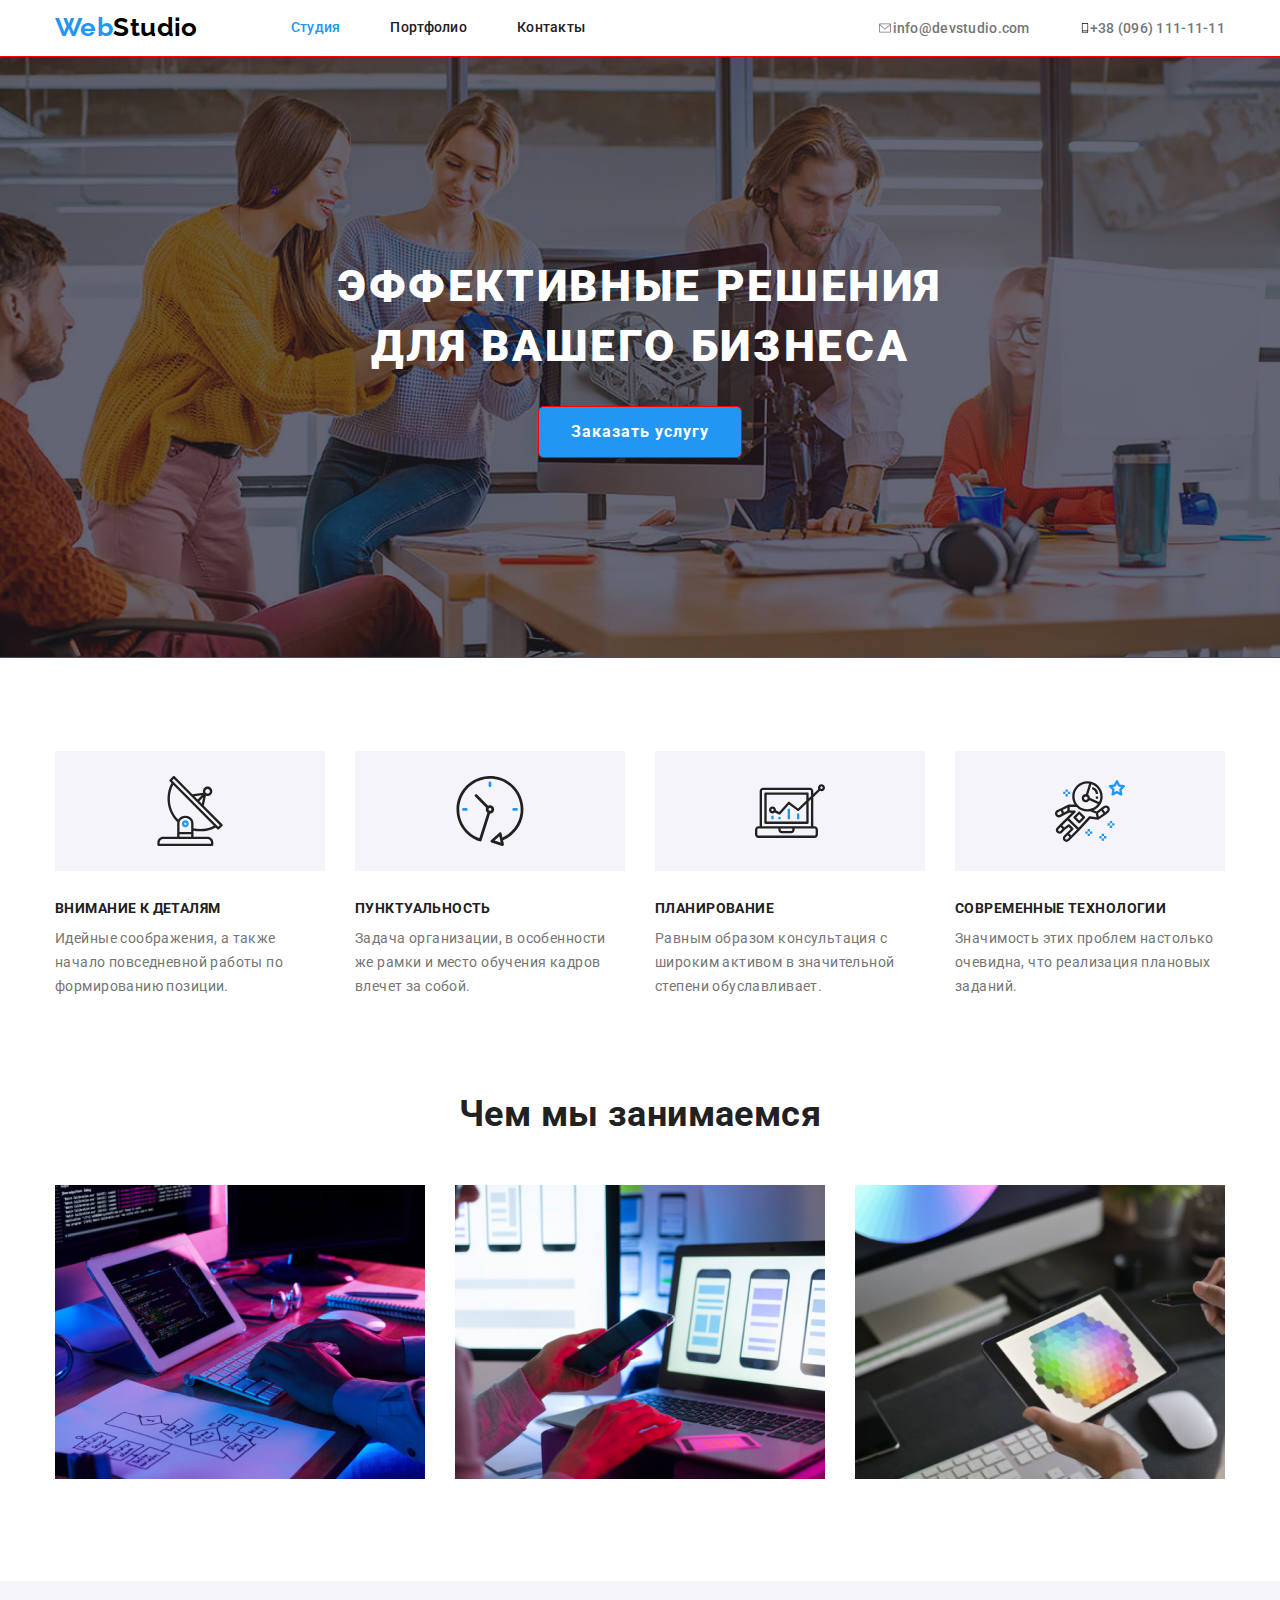
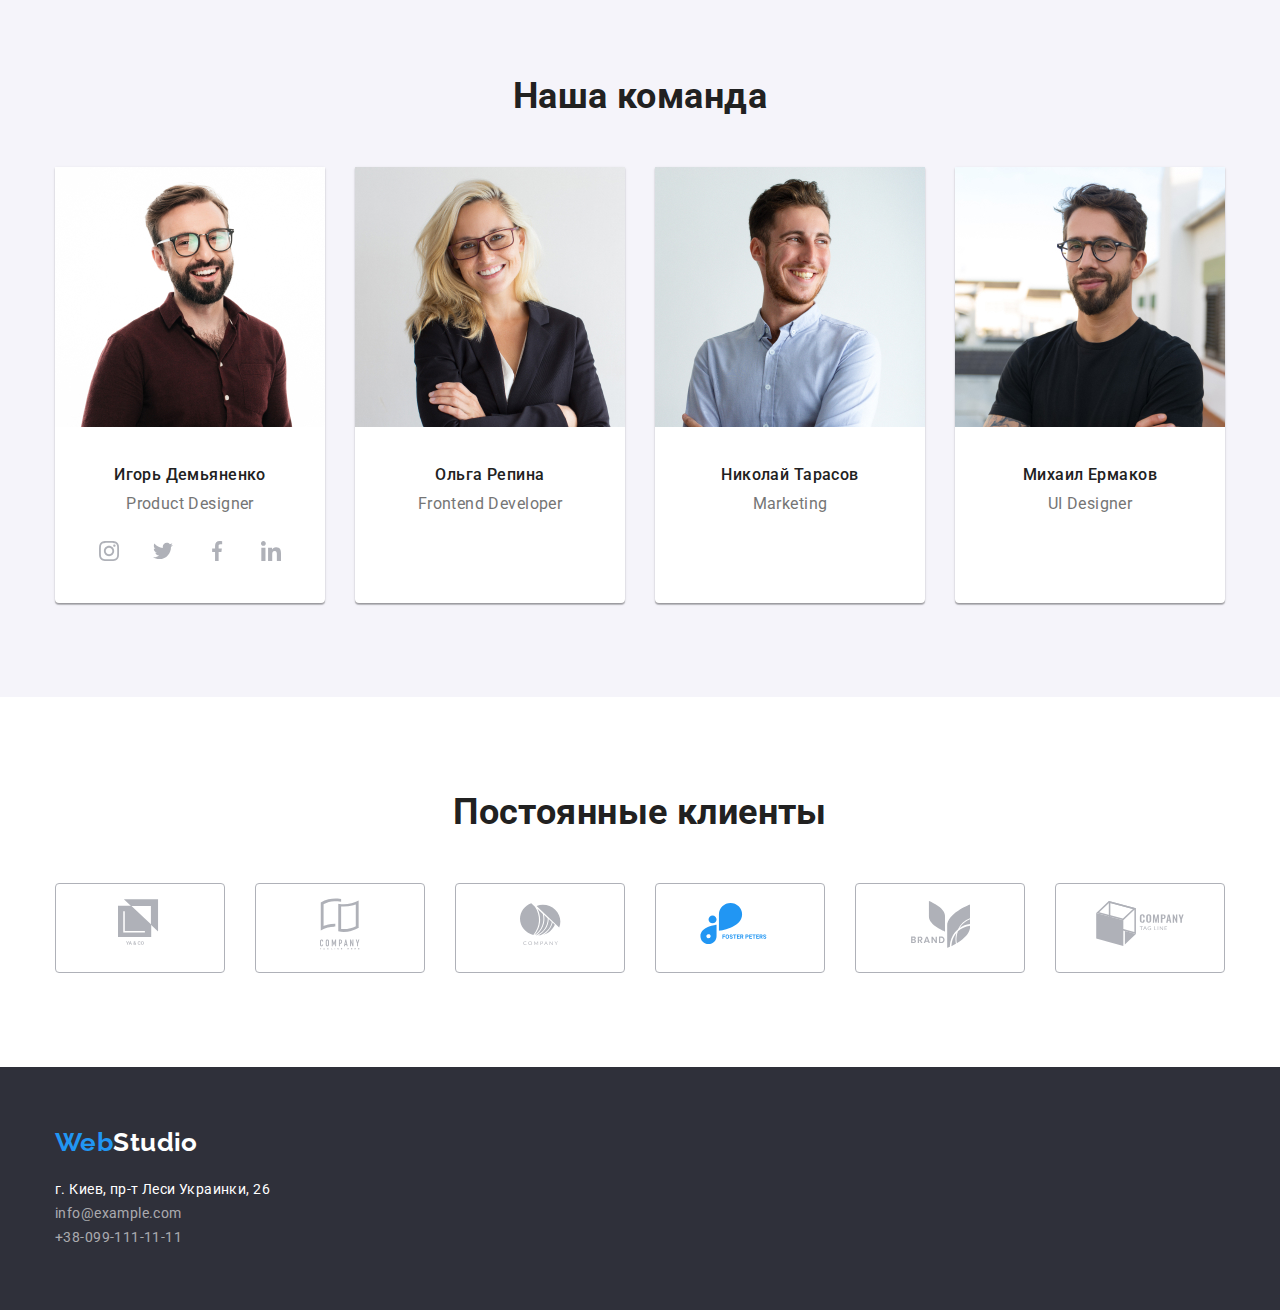
==== commit 0c4d1461: "Иконки телефона и почты" ====
--- a/index.html
+++ b/index.html
@@ -41,7 +41,7 @@
           <li class="item">
             <svg class="adress-envelope">
               <use href="./index_images/symbol-defs.svg#envelope"></use>
-            </svg> 
+            </svg>
             <a href="mailto:info@devstudio.com" class="email-tel"
               >info@devstudio.com</a
             >
@@ -49,7 +49,7 @@
           <li class="item">
             <svg class="adress-phone">
               <use href="./index_images/symbol-defs.svg#phone"></use>
-            </svg> 
+            </svg>
             <a href="tel:+38096-111-11-11" class="email-tel"
               >+38 (096) 111-11-11</a
             >
@@ -209,13 +209,17 @@
                   </a>
                 </li>
                 <li class="social-item">
-                  <a class="social-link" href="https://www.linkedin.com/" target="_blank" rel="noopener noreferrer"
-                  aria-label="ссылка Linkedin">
-
-                  <svg class="social-icon">
-                    <use href="./index_images/symbol-defs.svg#LinkdIn"></use>
-                  </svg>
-                </a>
+                  <a
+                    class="social-link"
+                    href="https://www.linkedin.com/"
+                    target="_blank"
+                    rel="noopener noreferrer"
+                    aria-label="ссылка Linkedin"
+                  >
+                    <svg class="social-icon">
+                      <use href="./index_images/symbol-defs.svg#LinkdIn"></use>
+                    </svg>
+                  </a>
                 </li>
               </ul>
             </li>
@@ -257,49 +261,48 @@
           <ul class="list-clients list">
             <li class="clients-item">
               <a href="" class="clients-link">
-                <svg class="clients">
+                <svg class="clients1">
                   <use href="./index_images/symbol-defs.svg#logo1"></use>
                 </svg>
               </a>
             </li>
             <li class="clients-item">
               <a href="" class="clients-link">
-                <svg class="clients">
+                <svg class="clients2">
                   <use href="./index_images/symbol-defs.svg#logo2"></use>
                 </svg>
               </a>
             </li>
             <li class="clients-item">
               <a href="" class="clients-link">
-                <svg class="clients">
+                <svg class="clients3">
                   <use href="./index_images/symbol-defs.svg#logo3"></use>
                 </svg>
               </a>
             </li>
             <li class="clients-item">
               <a href="" class="clients-link">
-                <svg class="clients">
+                <svg class="clients4">
                   <use href="./index_images/symbol-defs.svg#logo4"></use>
                 </svg>
               </a>
             </li>
             <li class="clients-item">
               <a href="" class="clients-link">
-                <svg class="clients">
+                <svg class="clients5">
                   <use href="./index_images/symbol-defs.svg#logo5"></use>
                 </svg>
               </a>
             </li>
             <li class="clients-item">
               <a href="" class="clients-link">
-                <svg class="clients">
+                <svg class="clients6">
                   <use href="./index_images/symbol-defs.svg#logo6"></use>
                 </svg>
               </a>
             </li>
           </ul>
         </div>
-
       </section>
     </main>
     <!--Футер-->
--- a/css/style.css
+++ b/css/style.css
@@ -59,7 +59,7 @@
 }
 
 .feature {
-  width: calc((100% - 90px)/4);
+  width: calc((100% - 90px) / 4);
   margin-right: 30px;
 }
 
@@ -79,7 +79,14 @@
 .header .email-tel:focus {
   color: var(--accent-colour);
 }
-
+.header .email-tel:hover .adress-envelope {
+  fill: var(--accent-colour);
+}
+
+/* .adress-envelope:hover,
+.header .email-tel:hover {
+  fill: var(--accent-colour);
+} */
 .section-team {
   background-color: var(--sec-background-color);
   padding-top: 94px;
@@ -215,10 +222,6 @@
   color: rgba(255, 255, 255, 0.6);
   text-decoration: none;
 }
-.email-tel:hover,
-.email-tel:focus {
-  color: var(--accent-colour);
-}
 
 .button {
   border-radius: 4px;
@@ -247,7 +250,7 @@
   line-height: 1.87;
   letter-spacing: 0.06em;
   font-family: inherit;
-  /* outline: 1px solid red; */
+  outline: 1px solid red;
 }
 
 .feature-icon {
@@ -277,13 +280,13 @@
 }
 
 .social-link:hover {
-background-color: var(--accent-colour); 
+  background-color: var(--accent-colour);
 }
 
 .social-icon {
   width: 44px;
   height: 44px;
-  fill:black;
+  fill: black;
   /* border-radius: 50%; */
   /* background-color: var(--accent-colour); */
 }
@@ -354,6 +357,7 @@
 .adress-envelope {
   width: 16px;
   height: 12px;
+  fill: var(--primary-text-colour);
 }
 .adress-phone {
   width: 10px;
@@ -362,8 +366,7 @@
 .item {
   display: inline-flex;
   align-items: center;
-   
-  }
+}
 
 .menu {
   display: flex;
@@ -419,7 +422,6 @@
 .list-team {
   display: flex;
   flex-wrap: wrap;
-  
 }
 
 .team {
@@ -439,33 +441,61 @@
   padding-top: 94px;
   padding-bottom: 94px;
   /* background-color:var(--primary-background-color); */
-
 }
 .list-clients {
   display: flex;
   justify-content: space-between;
-
 }
 .clients-item {
   align-items: center;
-    display: flex;
-    justify-content: center;
+  display: flex;
+  justify-content: center;
   width: 170px;
   height: 90px;
-  border: 1px solid #AFB1B8;
-box-sizing: border-box;
-border-radius: 4px;
-
-}
+  border: 1px solid #afb1b8;
+  box-sizing: border-box;
+  border-radius: 4px;
+}
+/* .clients-item:hover {
+  border: 1px solid #2196f3;
+} */
 .client-link {
-   display: block;
+  display: block;
   justify-content: center;
   align-items: center;
   width: 170px;
   height: 90px;
-
-}
-.clients { 
+}
+.clients1 {
   width: 44.27px;
   height: 49.23px;
-}
+  fill: #afb1b8;
+}
+.clients-item:hover {
+  border: 1px solid #2196f3;
+}
+.clients-link:hover .clients1 {
+  fill: #2196f3;
+}
+
+.clients2 {
+  width: 40px;
+  height: 52px;
+}
+
+.clients3 {
+  width: 41px;
+  height: 42.6px;
+}
+.clients4 {
+  width: 79.66px;
+  height: 42.02px;
+}
+.clients5 {
+  width: 59px;
+  height: 47px;
+}
+.clients6 {
+  width: 88.48px;
+  height: 45.44px;
+}
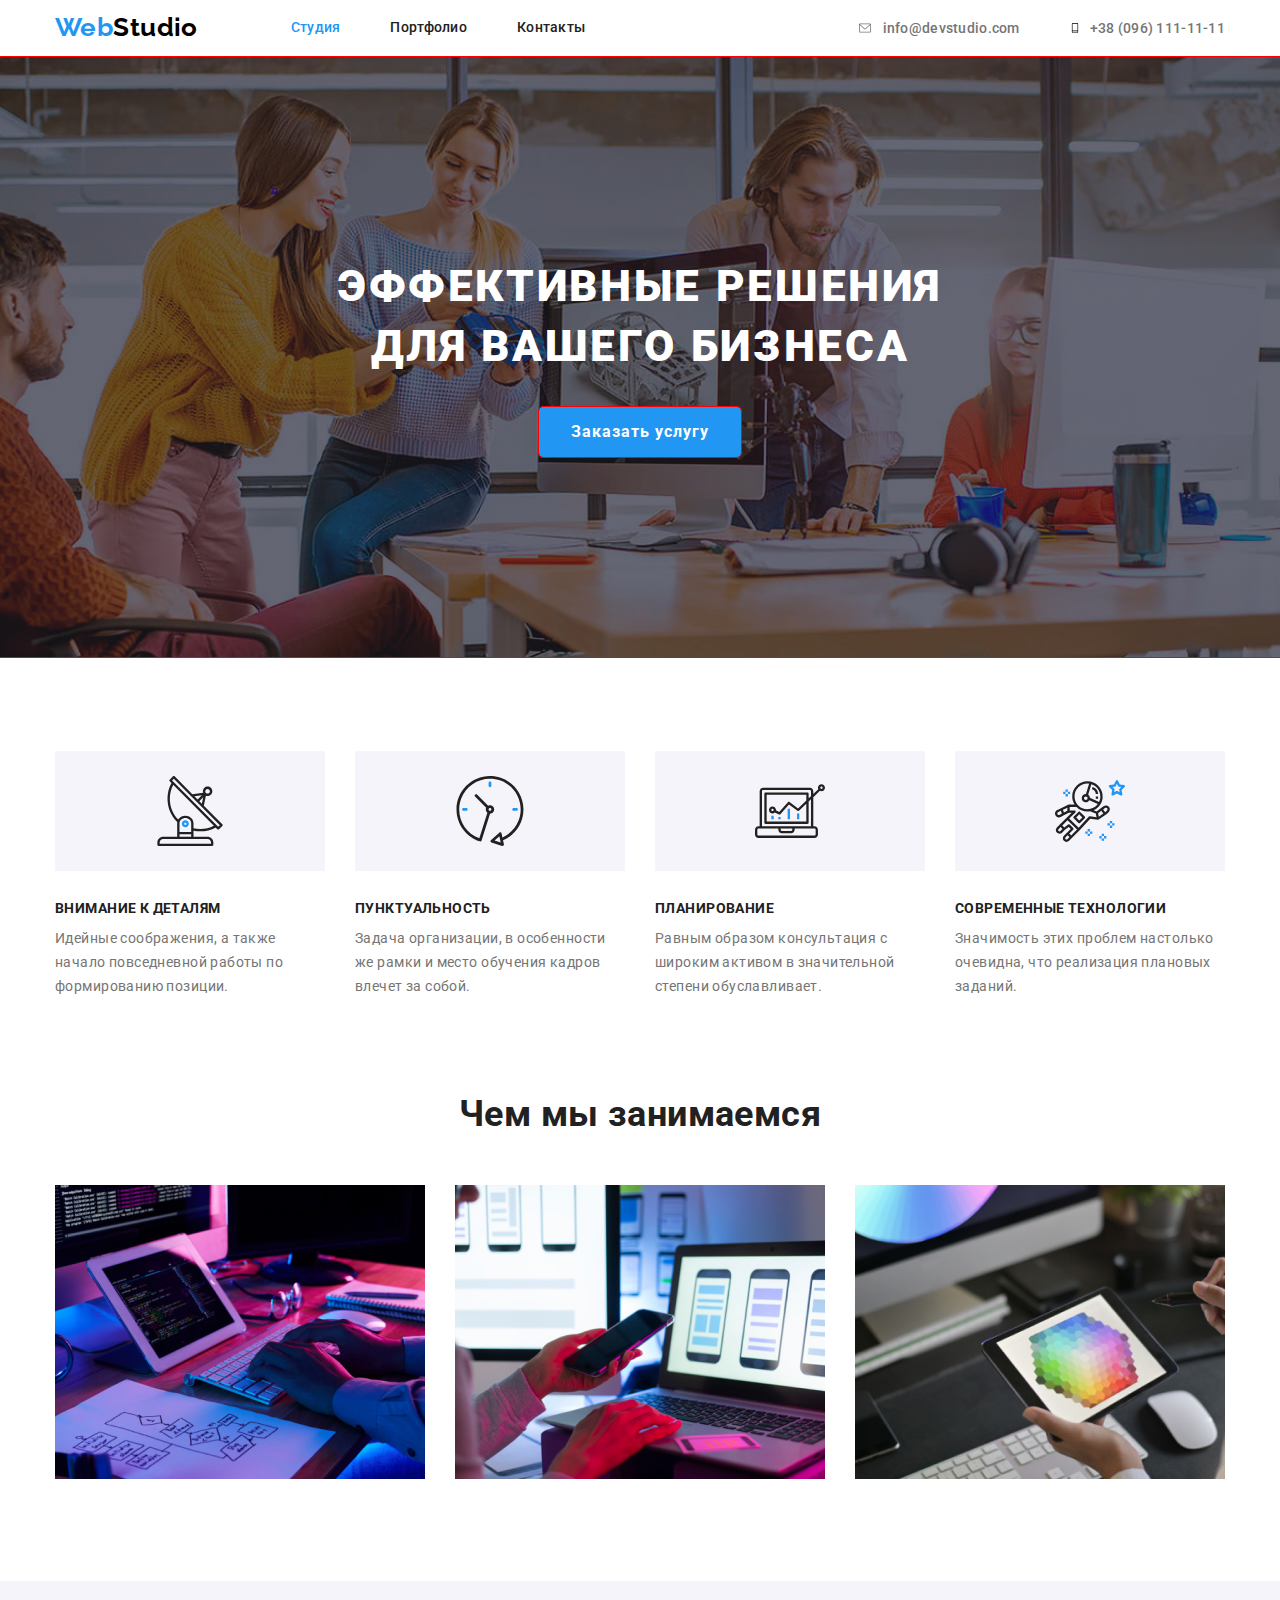
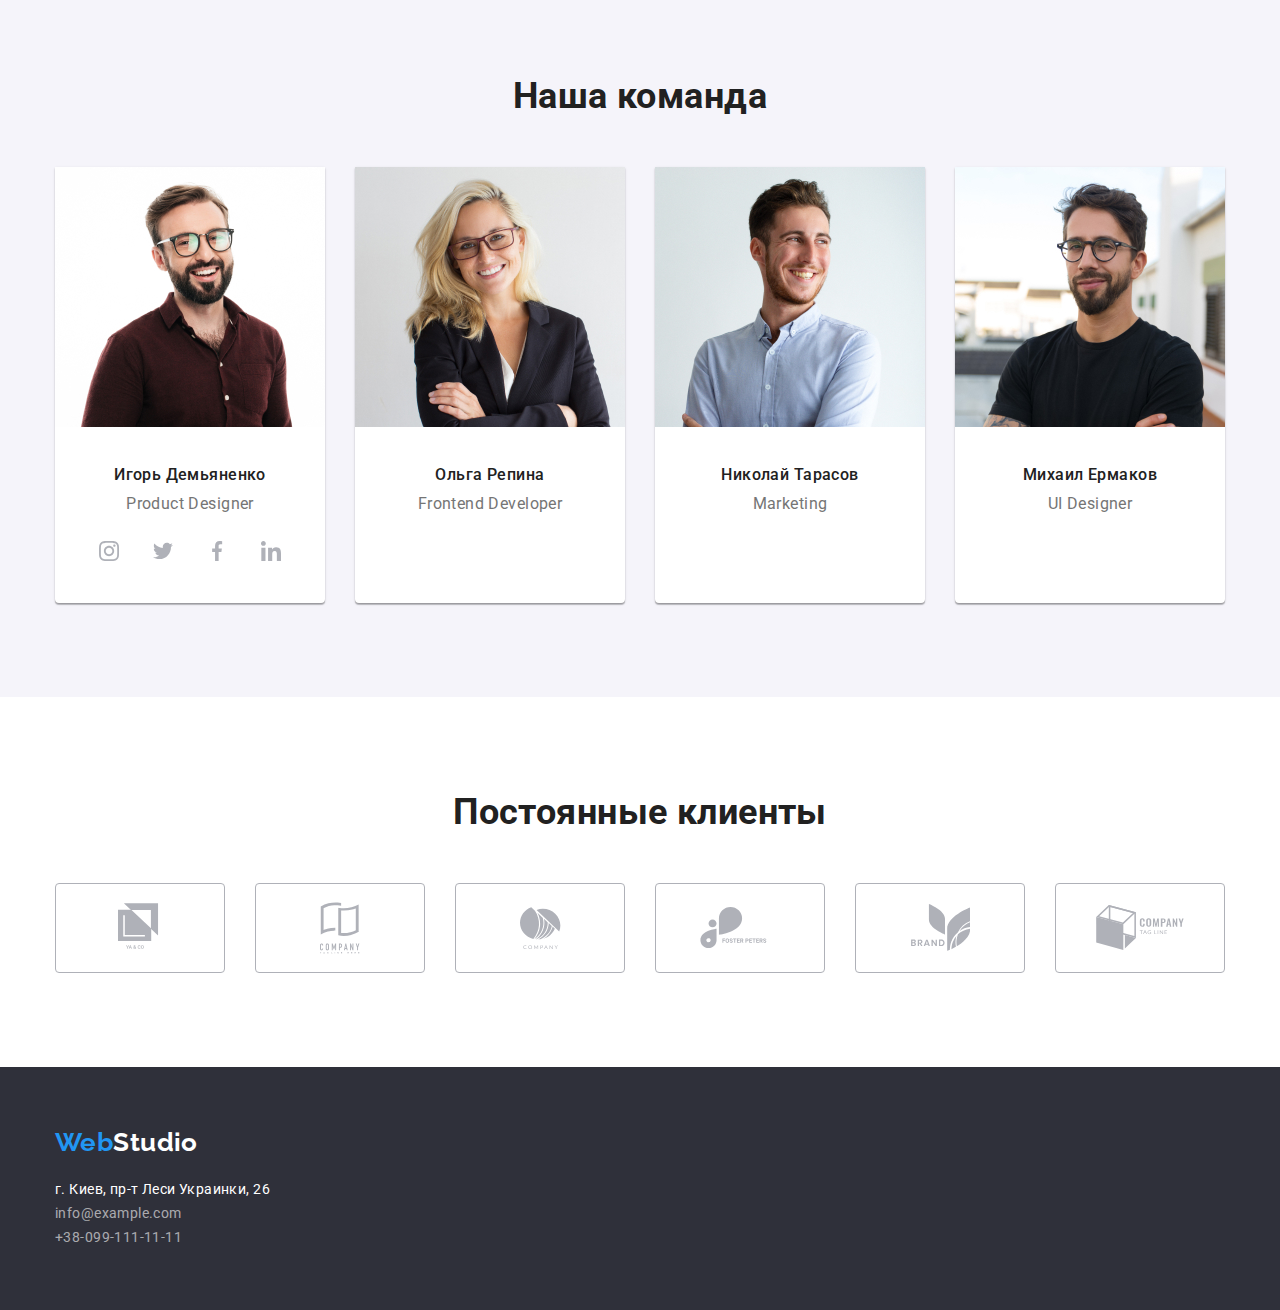
==== commit 1df37cf7: "Исправление ошибок" ====
--- a/index.html
+++ b/index.html
@@ -39,20 +39,20 @@
 
         <ul class="adress list">
           <li class="item">
-            <svg class="adress-envelope">
-              <use href="./index_images/symbol-defs.svg#envelope"></use>
-            </svg>
-            <a href="mailto:info@devstudio.com" class="email-tel"
-              >info@devstudio.com</a
-            >
+            <a href="mailto:info@devstudio.com" class="email-tel">
+              <svg class="adress-envelope">
+                <use href="./index_images/symbol-defs.svg#envelope"></use>
+              </svg>
+              info@devstudio.com
+            </a>
           </li>
           <li class="item">
-            <svg class="adress-phone">
-              <use href="./index_images/symbol-defs.svg#phone"></use>
-            </svg>
-            <a href="tel:+38096-111-11-11" class="email-tel"
-              >+38 (096) 111-11-11</a
-            >
+            <a href="tel:+38096-111-11-11" class="email-tel">
+              <svg class="adress-phone">
+                <use href="./index_images/symbol-defs.svg#phone"></use>
+              </svg>
+              +38 (096) 111-11-11
+            </a>
           </li>
         </ul>
       </div>
--- a/css/style.css
+++ b/css/style.css
@@ -73,6 +73,8 @@
   line-height: 1.2;
   letter-spacing: 0.02em;
   text-decoration: none;
+  display: flex;
+  align-items: center;
 }
 
 .header .email-tel:hover,
@@ -82,9 +84,11 @@
 .header .email-tel:hover .adress-envelope {
   fill: var(--accent-colour);
 }
-
-/* .adress-envelope:hover,
-.header .email-tel:hover {
+.header .email-tel:hover .adress-phone {
+  fill: var(--accent-colour);
+}
+
+/* .adress-envelope:hover {
   fill: var(--accent-colour);
 } */
 .section-team {
@@ -357,11 +361,13 @@
 .adress-envelope {
   width: 16px;
   height: 12px;
+  margin-right: 10px;
   fill: var(--primary-text-colour);
 }
 .adress-phone {
   width: 10px;
   height: 16px;
+  margin-right: 10px;
 }
 .item {
   display: inline-flex;
@@ -459,8 +465,8 @@
 /* .clients-item:hover {
   border: 1px solid #2196f3;
 } */
-.client-link {
-  display: block;
+.clients-link {
+  display: flex;
   justify-content: center;
   align-items: center;
   width: 170px;
@@ -472,30 +478,49 @@
   fill: #afb1b8;
 }
 .clients-item:hover {
-  border: 1px solid #2196f3;
+  border: 1px solid var(--accent-colour);
 }
 .clients-link:hover .clients1 {
-  fill: #2196f3;
-}
-
+  fill: var(--accent-colour);
+}
+.clients-link:hover .clients2 {
+  fill: var(--accent-colour);
+}
+.clients-link:hover .clients3 {
+  fill: var(--accent-colour);
+}
+.clients-link:hover .clients4 {
+  fill: var(--accent-colour);
+}
+.clients-link:hover .clients5 {
+  fill: var(--accent-colour);
+}
+.clients-link:hover .clients6 {
+  fill: var(--accent-colour);
+}
 .clients2 {
   width: 40px;
   height: 52px;
+  fill: #afb1b8;
 }
 
 .clients3 {
   width: 41px;
   height: 42.6px;
+  fill: #afb1b8;
 }
 .clients4 {
   width: 79.66px;
   height: 42.02px;
+  fill: #afb1b8;
 }
 .clients5 {
   width: 59px;
   height: 47px;
+  fill: #afb1b8;
 }
 .clients6 {
   width: 88.48px;
   height: 45.44px;
-}
+  fill: #afb1b8;
+}
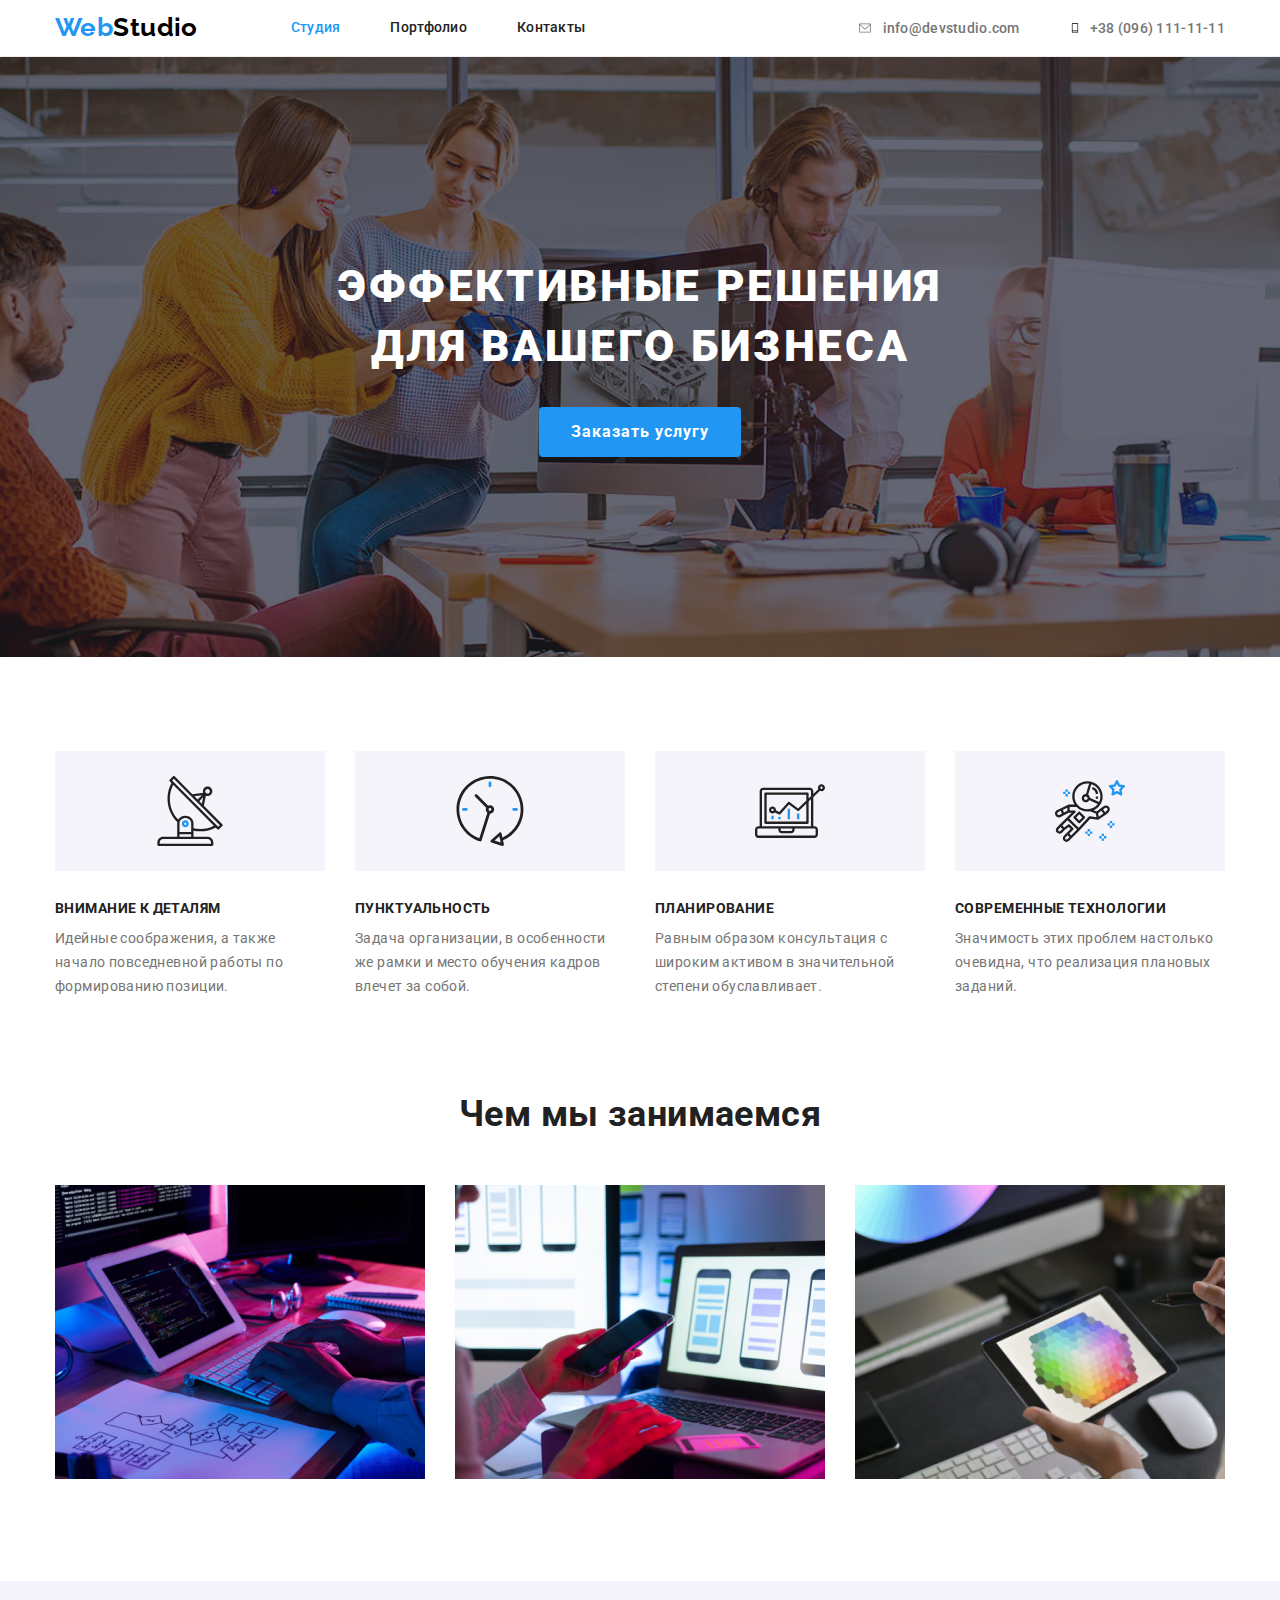
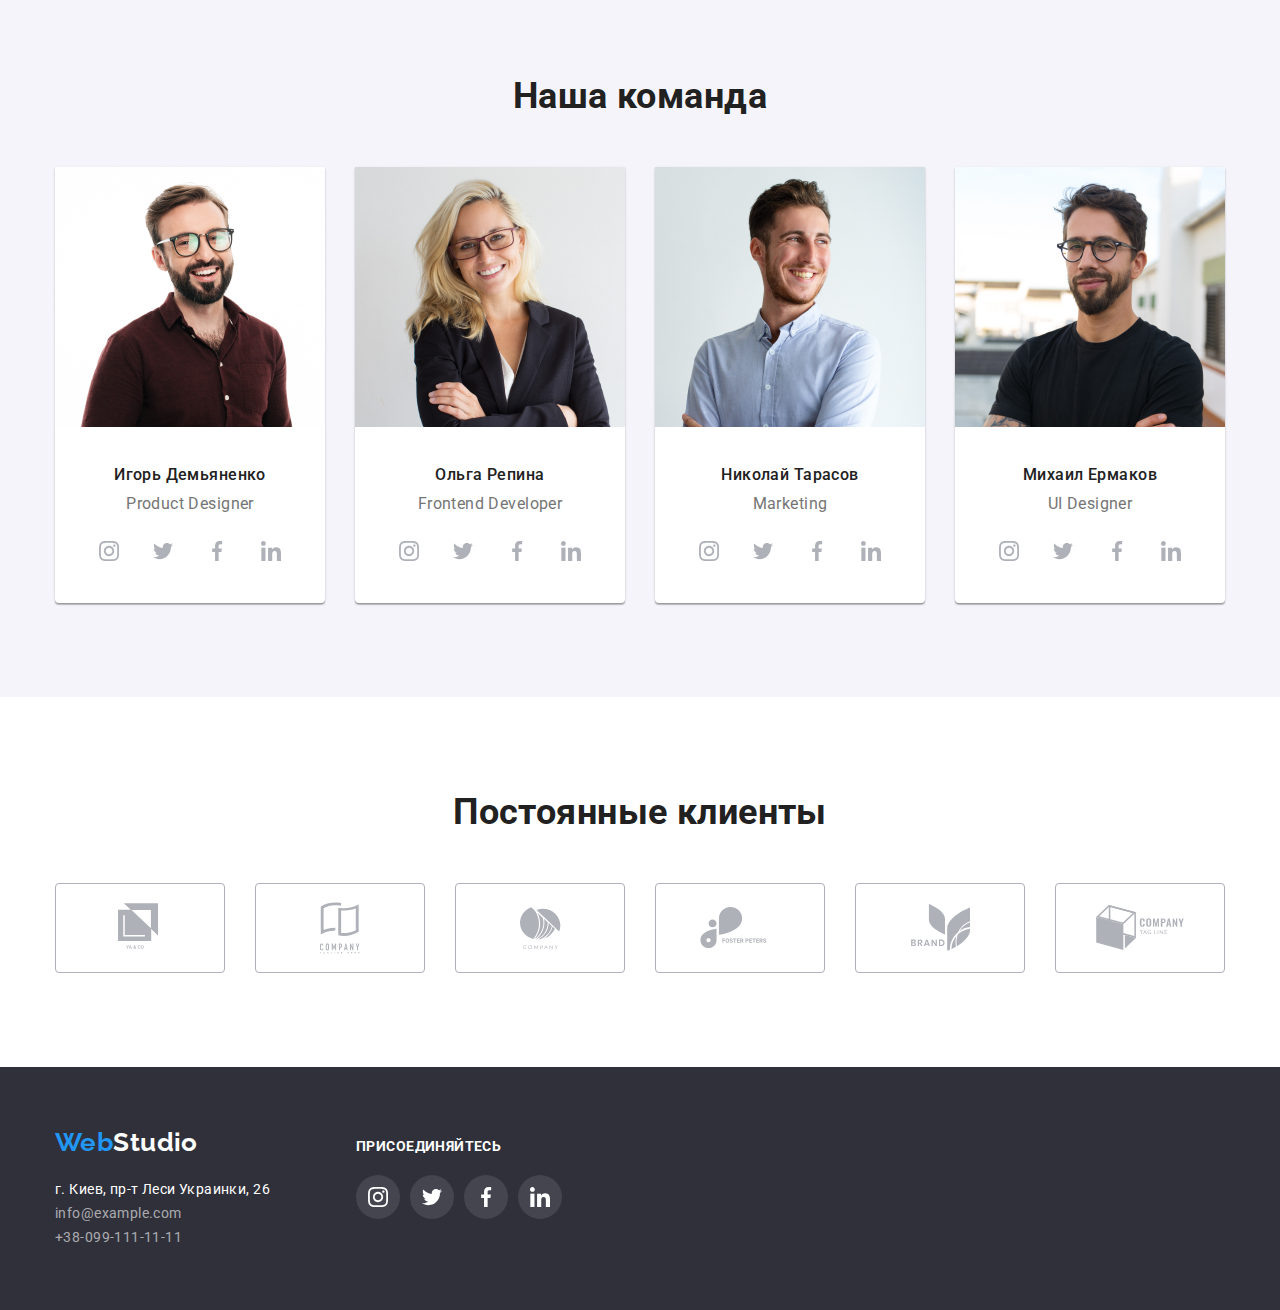
==== commit 959e8820: "Доработка соц. иконок" ====
--- a/index.html
+++ b/index.html
@@ -217,7 +217,7 @@
                     aria-label="ссылка Linkedin"
                   >
                     <svg class="social-icon">
-                      <use href="./index_images/symbol-defs.svg#LinkdIn"></use>
+                      <use href="./index_images/symbol-defs.svg#linkedin"></use>
                     </svg>
                   </a>
                 </li>
@@ -232,6 +232,62 @@
               />
               <h3 class="list-title">Ольга Репина</h3>
               <p class="text">Frontend Developer</p>
+              <ul class="social-list list">
+                <li class="social-item">
+                  <a
+                    class="social-link"
+                    href="https://www.instagram.com/"
+                    target="_blank"
+                    rel="noopener noreferrer"
+                    aria-label="ссылка Инстаграм"
+                  >
+                    <svg class="social-icon">
+                      <use
+                        href="./index_images/symbol-defs.svg#Instagram"
+                      ></use>
+                    </svg>
+                  </a>
+                </li>
+                <li class="social-item">
+                  <a
+                    class="social-link"
+                    href="https://twitter.com/"
+                    target="_blank"
+                    rel="noopener noreferrer"
+                    aria-label="ссылка Твиттер"
+                  >
+                    <svg class="social-icon">
+                      <use href="./index_images/symbol-defs.svg#Twitter"></use>
+                    </svg>
+                  </a>
+                </li>
+                <li class="social-item">
+                  <a
+                    class="social-link"
+                    href="https://facebook.com/"
+                    target="_blank"
+                    rel="noopener noreferrer"
+                    aria-label="ссылка Фейсбук"
+                  >
+                    <svg class="social-icon">
+                      <use href="./index_images/symbol-defs.svg#Facebook"></use>
+                    </svg>
+                  </a>
+                </li>
+                <li class="social-item">
+                  <a
+                    class="social-link"
+                    href="https://www.linkedin.com/"
+                    target="_blank"
+                    rel="noopener noreferrer"
+                    aria-label="ссылка Linkedin"
+                  >
+                    <svg class="social-icon">
+                      <use href="./index_images/symbol-defs.svg#linkedin"></use>
+                    </svg>
+                  </a>
+                </li>
+              </ul>
             </li>
             <li class="team">
               <img
@@ -241,6 +297,62 @@
               />
               <h3 class="list-title">Николай Тарасов</h3>
               <p class="text">Marketing</p>
+              <ul class="social-list list">
+                <li class="social-item">
+                  <a
+                    class="social-link"
+                    href="https://www.instagram.com/"
+                    target="_blank"
+                    rel="noopener noreferrer"
+                    aria-label="ссылка Инстаграм"
+                  >
+                    <svg class="social-icon">
+                      <use
+                        href="./index_images/symbol-defs.svg#Instagram"
+                      ></use>
+                    </svg>
+                  </a>
+                </li>
+                <li class="social-item">
+                  <a
+                    class="social-link"
+                    href="https://twitter.com/"
+                    target="_blank"
+                    rel="noopener noreferrer"
+                    aria-label="ссылка Твиттер"
+                  >
+                    <svg class="social-icon">
+                      <use href="./index_images/symbol-defs.svg#Twitter"></use>
+                    </svg>
+                  </a>
+                </li>
+                <li class="social-item">
+                  <a
+                    class="social-link"
+                    href="https://facebook.com/"
+                    target="_blank"
+                    rel="noopener noreferrer"
+                    aria-label="ссылка Фейсбук"
+                  >
+                    <svg class="social-icon">
+                      <use href="./index_images/symbol-defs.svg#Facebook"></use>
+                    </svg>
+                  </a>
+                </li>
+                <li class="social-item">
+                  <a
+                    class="social-link"
+                    href="https://www.linkedin.com/"
+                    target="_blank"
+                    rel="noopener noreferrer"
+                    aria-label="ссылка Linkedin"
+                  >
+                    <svg class="social-icon">
+                      <use href="./index_images/symbol-defs.svg#linkedin"></use>
+                    </svg>
+                  </a>
+                </li>
+              </ul>
             </li>
             <li class="team">
               <img
@@ -250,6 +362,62 @@
               />
               <h3 class="list-title">Михаил Ермаков</h3>
               <p class="text">UI Designer</p>
+              <ul class="social-list list">
+                <li class="social-item">
+                  <a
+                    class="social-link"
+                    href="https://www.instagram.com/"
+                    target="_blank"
+                    rel="noopener noreferrer"
+                    aria-label="ссылка Инстаграм"
+                  >
+                    <svg class="social-icon">
+                      <use
+                        href="./index_images/symbol-defs.svg#Instagram"
+                      ></use>
+                    </svg>
+                  </a>
+                </li>
+                <li class="social-item">
+                  <a
+                    class="social-link"
+                    href="https://twitter.com/"
+                    target="_blank"
+                    rel="noopener noreferrer"
+                    aria-label="ссылка Твиттер"
+                  >
+                    <svg class="social-icon">
+                      <use href="./index_images/symbol-defs.svg#Twitter"></use>
+                    </svg>
+                  </a>
+                </li>
+                <li class="social-item">
+                  <a
+                    class="social-link"
+                    href="https://facebook.com/"
+                    target="_blank"
+                    rel="noopener noreferrer"
+                    aria-label="ссылка Фейсбук"
+                  >
+                    <svg class="social-icon">
+                      <use href="./index_images/symbol-defs.svg#Facebook"></use>
+                    </svg>
+                  </a>
+                </li>
+                <li class="social-item">
+                  <a
+                    class="social-link"
+                    href="https://www.linkedin.com/"
+                    target="_blank"
+                    rel="noopener noreferrer"
+                    aria-label="ссылка Linkedin"
+                  >
+                    <svg class="social-icon">
+                      <use href="./index_images/symbol-defs.svg#linkedin"></use>
+                    </svg>
+                  </a>
+                </li>
+              </ul>
             </li>
           </ul>
         </div>
@@ -308,17 +476,79 @@
     <!--Футер-->
     <footer class="footer">
       <div class="container">
-        <a href="/" class="logo"><span class="accent-logo">Web</span>Studio</a>
-        <address class="adress">
-          г. Киев, пр-т Леси Украинки, 26 <br />
-          <a href="mailto:info@example.com" class="email-tel"
-            >info@example.com</a
+        <div class="container-adress">
+          <a href="/" class="logo"
+            ><span class="accent-logo">Web</span>Studio</a
           >
-          <br />
-          <a href="tel:+38-099-111-11-11" class="email-tel"
-            >+38-099-111-11-11</a
-          >
-        </address>
+          <address class="adress">
+            г. Киев, пр-т Леси Украинки, 26 <br />
+            <a href="mailto:info@example.com" class="email-tel"
+              >info@example.com</a
+            >
+            <br />
+            <a href="tel:+38-099-111-11-11" class="email-tel"
+              >+38-099-111-11-11</a
+            >
+          </address>
+        </div>
+
+        <div class="container-social-list">
+          <h3 class="list-title">Присоединяйтесь</h3>
+          <ul class="social-list list">
+            <li class="social-item">
+              <a
+                class="social-link"
+                href="https://www.instagram.com/"
+                target="_blank"
+                rel="noopener noreferrer"
+                aria-label="ссылка Инстаграм"
+              >
+                <svg class="social-icon">
+                  <use href="./index_images/symbol-defs.svg#Instagram"></use>
+                </svg>
+              </a>
+            </li>
+            <li class="social-item">
+              <a
+                class="social-link"
+                href="https://twitter.com/"
+                target="_blank"
+                rel="noopener noreferrer"
+                aria-label="ссылка Твиттер"
+              >
+                <svg class="social-icon">
+                  <use href="./index_images/symbol-defs.svg#Twitter"></use>
+                </svg>
+              </a>
+            </li>
+            <li class="social-item">
+              <a
+                class="social-link"
+                href="https://facebook.com/"
+                target="_blank"
+                rel="noopener noreferrer"
+                aria-label="ссылка Фейсбук"
+              >
+                <svg class="social-icon">
+                  <use href="./index_images/symbol-defs.svg#Facebook"></use>
+                </svg>
+              </a>
+            </li>
+            <li class="social-item">
+              <a
+                class="social-link"
+                href="https://www.linkedin.com/"
+                target="_blank"
+                rel="noopener noreferrer"
+                aria-label="ссылка Linkedin"
+              >
+                <svg class="social-icon">
+                  <use href="./index_images/symbol-defs.svg#linkedin"></use>
+                </svg>
+              </a>
+            </li>
+          </ul>
+        </div>
       </div>
     </footer>
   </body>
--- a/css/style.css
+++ b/css/style.css
@@ -152,7 +152,7 @@
   margin-right: auto;
   margin-left: auto;
 
-  outline: 1px solid red;
+  /* outline: 1px solid red; */
 }
 .hero-title {
   color: #ffffff;
@@ -254,7 +254,7 @@
   line-height: 1.87;
   letter-spacing: 0.06em;
   font-family: inherit;
-  outline: 1px solid red;
+  /* outline: 1px solid red; */
 }
 
 .feature-icon {
@@ -265,6 +265,10 @@
   background-color: var(--background-buton);
   height: 120px;
   padding: 25px 100px;
+}
+.social-item {
+  width: 44px;
+  height: 44px;
 }
 .social-list {
   display: flex;
@@ -276,29 +280,40 @@
   margin-right: 32px;
 }
 .social-link {
-  display: block;
-}
-.social-item {
+  display: flex;
+  justify-content: center;
+  align-items: center;
   width: 44px;
   height: 44px;
+  background-color: var (--background-header);
+  border-radius: 50%;
+}
+
+footer .social-link {
+  background-color: rgba(255, 255, 255, 0.1);
 }
 
 .social-link:hover {
   background-color: var(--accent-colour);
 }
+.social-link:hover .social-icon {
+  fill: white;
+}
 
 .social-icon {
-  width: 44px;
-  height: 44px;
-  fill: black;
-  /* border-radius: 50%; */
-  /* background-color: var(--accent-colour); */
-}
-
-.social-icon:hover {
+  width: 20px;
+  height: 20px;
+  fill: #afb1b8;
+}
+
+footer .social-icon {
+  fill: white;
+}
+
+/* .social-icon:hover {
   fill: white;
   background-color: var(--accent-colour);
-}
+} */
 
 .name-work {
   font-size: 16px;
@@ -524,3 +539,29 @@
   height: 45.44px;
   fill: #afb1b8;
 }
+
+.container-adress {
+  width: 231px;
+}
+
+.container-social-list {
+  width: 206px;
+  height: 80px;
+  margin-left: 70px;
+  margin-top: 12px;
+}
+.container-social-list .list-title {
+  color: var(--footer-text-colour);
+  font-size: 14px;
+  font-weight: 700;
+  line-height: 1.14;
+  text-transform: uppercase;
+  margin: 0;
+  padding-bottom: 20px;
+}
+.container-social-list .social-list {
+  margin: 0;
+}
+.footer .container {
+  display: flex;
+}
